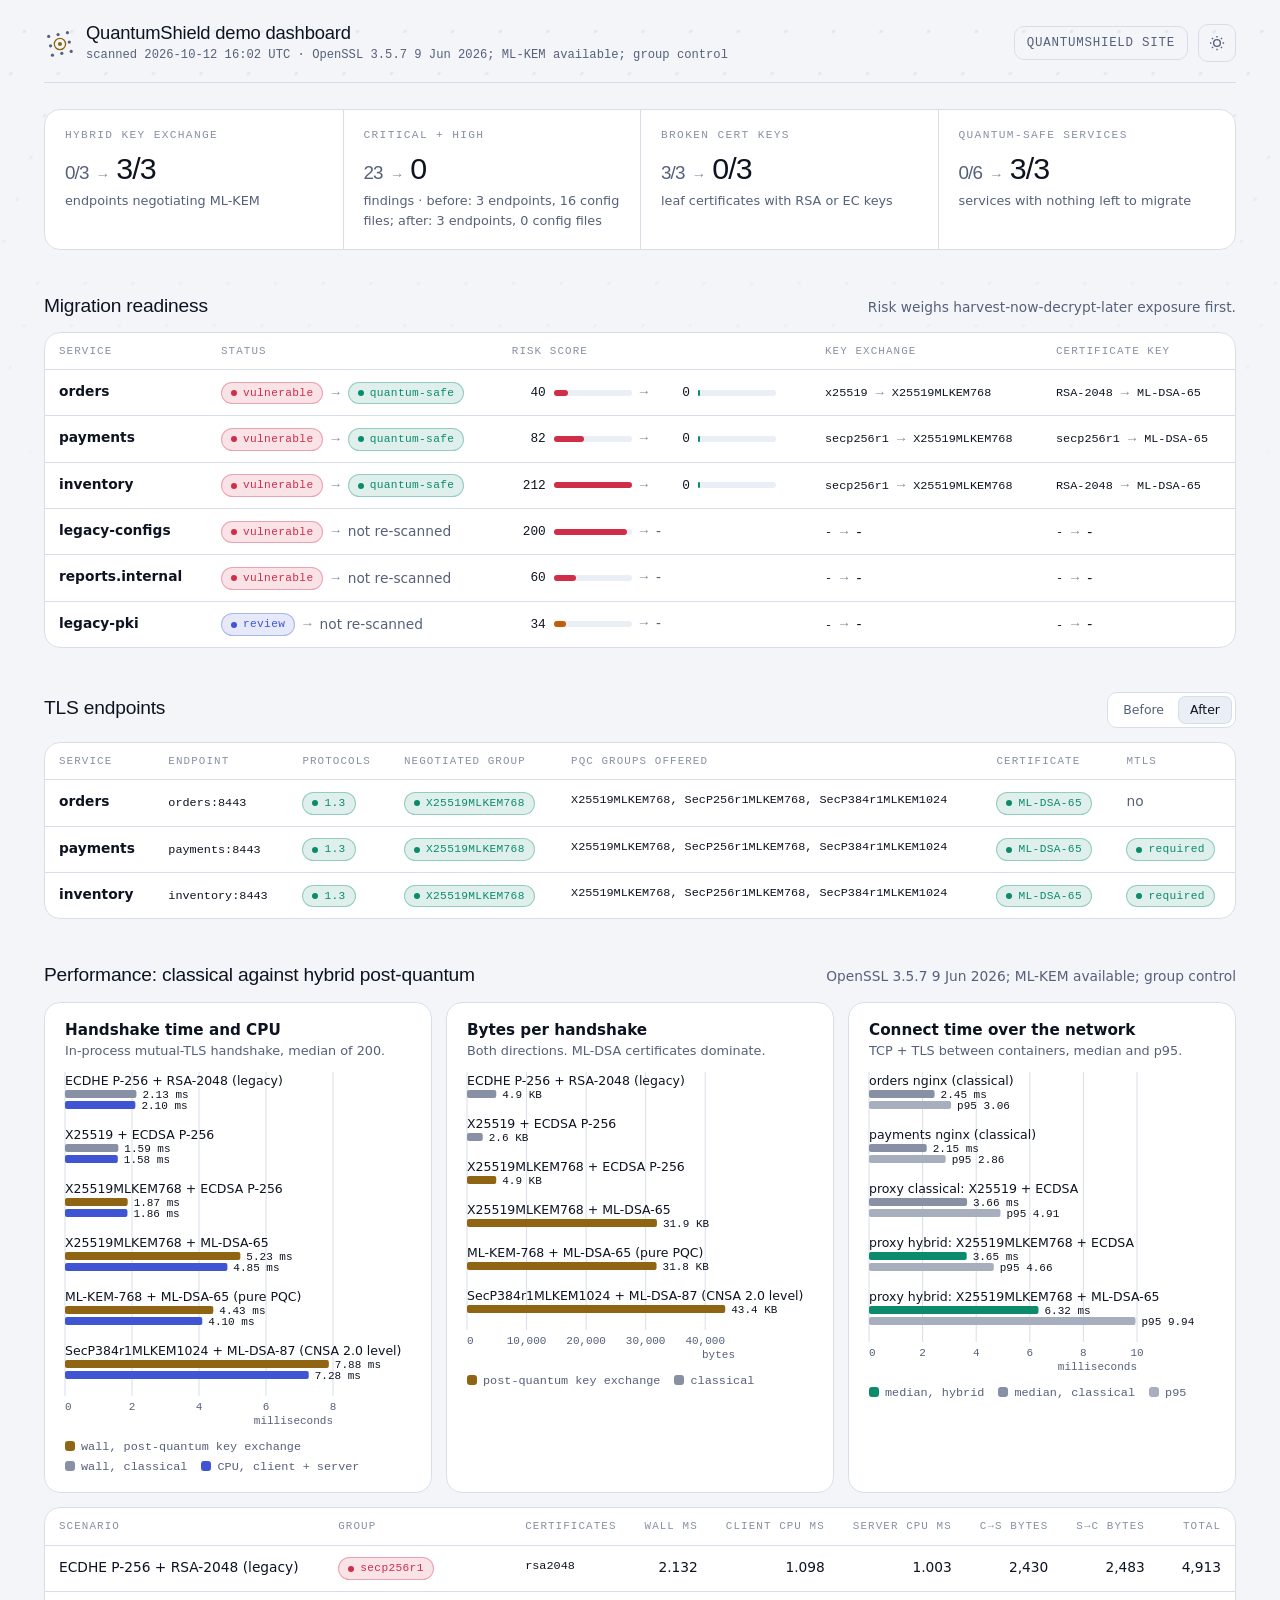
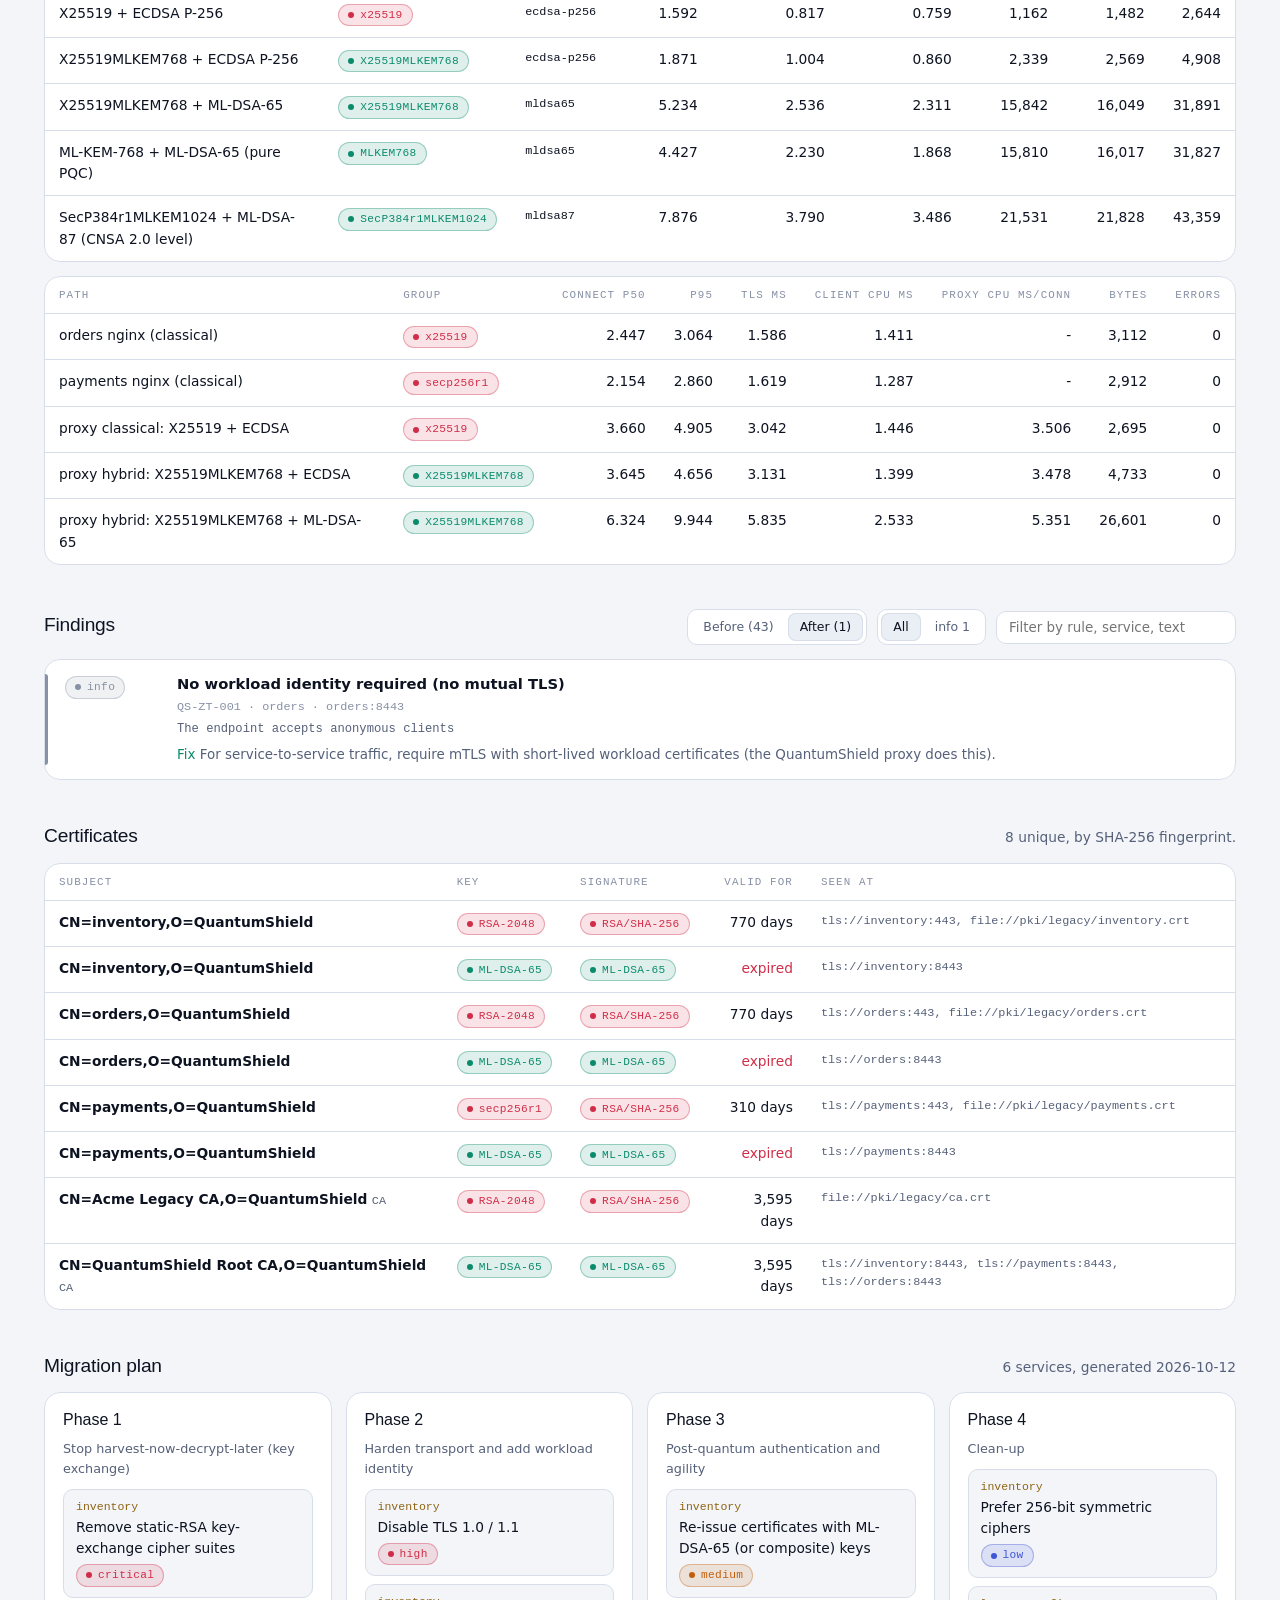
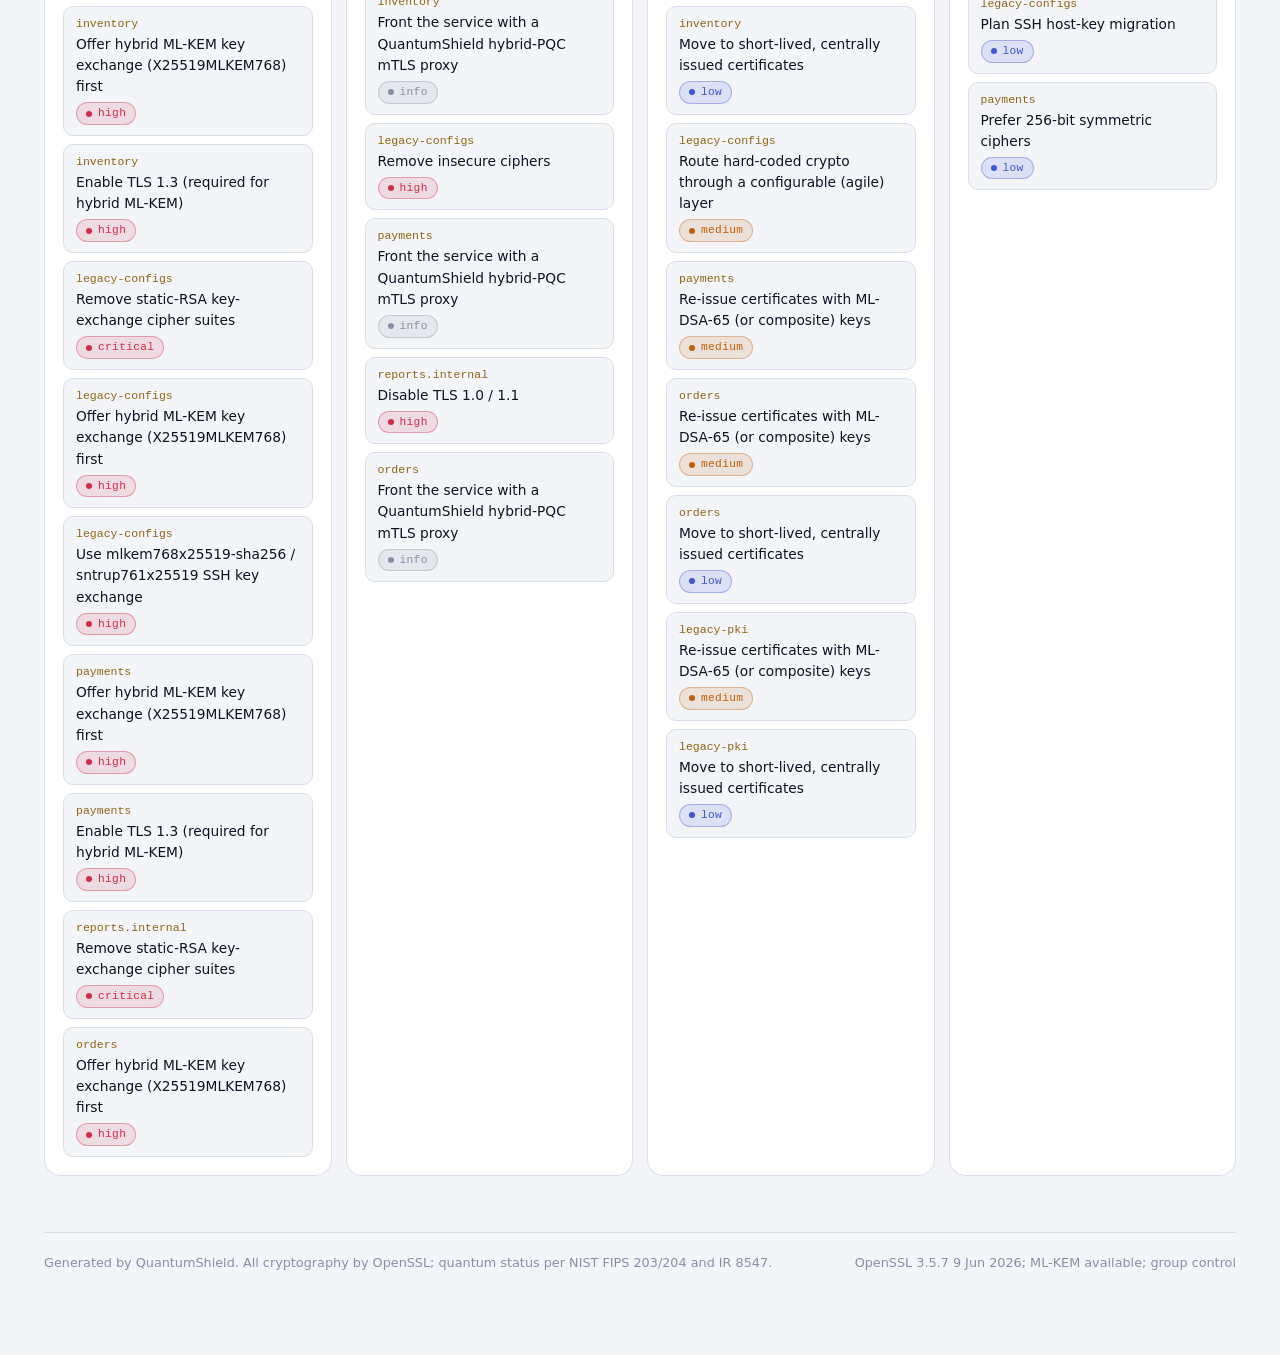
==== web/dashboard.html @ e7e918ce "Harden the proxy and PKI, add the website and redesigned dashboard Proxy configs are validated at st" ====
<!doctype html>
<html lang="en">
<head>
<meta charset="utf-8">
<meta name="viewport" content="width=device-width, initial-scale=1, viewport-fit=cover">
<title>QuantumShield demo dashboard</title>
<link rel="icon" href="/assets/favicon.svg" type="image/svg+xml">
<link rel="stylesheet" href="/assets/tokens.css">
<style>
/* Instrument read-out over a lattice. Colours mirror web/assets/tokens.css. */
:root {
  --bg: #090d16; --bg-2: #0f1522; --bg-3: #161e2f; --line: #222b3e;
  --ink: #e9edf5; --dim: #8c95ab; --faint: #5a6378;
  --gold: #e6c27a; --gold-ink: #1a1408;
  --safe: #5fd8bc; --warn: #ffa04d; --bad: #ff5c72; --info: #92a4ff;
  --display: "Unbounded", "Segoe UI", "Helvetica Neue", Arial, sans-serif;
  --body: "IBM Plex Sans", "Segoe UI", system-ui, -apple-system, Roboto, Arial, sans-serif;
  --mono: "IBM Plex Mono", ui-monospace, "SFMono-Regular", Menlo, Consolas, monospace;
  color-scheme: dark;
}
@media (prefers-color-scheme: light) {
  :root:not([data-theme="dark"]) {
    --bg: #f3f5f9; --bg-2: #ffffff; --bg-3: #eaeef5; --line: #d8dee9;
    --ink: #0d1321; --dim: #556079; --faint: #8790a5; --gold: #8f6413; --gold-ink: #ffffff;
    --safe: #0b8a6c; --warn: #c25e0a; --bad: #d02d48; --info: #3f55d4; color-scheme: light;
  }
}
:root[data-theme="light"] {
  --bg: #f3f5f9; --bg-2: #ffffff; --bg-3: #eaeef5; --line: #d8dee9;
  --ink: #0d1321; --dim: #556079; --faint: #8790a5; --gold: #8f6413; --gold-ink: #ffffff;
  --safe: #0b8a6c; --warn: #c25e0a; --bad: #d02d48; --info: #3f55d4; color-scheme: light;
}
*, *::before, *::after { box-sizing: border-box; }
body { margin: 0; background: var(--bg); color: var(--ink); font: 400 15px/1.55 var(--body); -webkit-font-smoothing: antialiased; }
body::before {   /* faint lattice ground */
  content: ""; position: fixed; inset: 0; pointer-events: none; z-index: 0; opacity: .5;
  background-image: radial-gradient(circle at 1px 1px, color-mix(in srgb, var(--dim) 28%, transparent) 1px, transparent 1.6px);
  background-size: 34px 30px; transform: skewX(-18deg) scale(1.4);
  mask-image: linear-gradient(180deg, #000 0, transparent 520px); -webkit-mask-image: linear-gradient(180deg, #000 0, transparent 520px);
}
main { position: relative; z-index: 1; max-width: 1240px; margin: 0 auto; padding: 0 24px 72px; }
@media (max-width: 560px) { main { padding-inline: 16px; } }
a { color: var(--gold); }
:focus-visible { outline: 2px solid var(--gold); outline-offset: 2px; border-radius: 4px; }
h1, h2, h3 { margin: 0; text-wrap: balance; }
p { margin: 0; }
.mono, code { font-family: var(--mono); font-size: .86em; }

header.bar { display: flex; flex-wrap: wrap; align-items: center; gap: 14px 22px; padding: 22px 0 18px; border-bottom: 1px solid var(--line); }
.mark { display: flex; align-items: center; gap: 12px; }
.mark svg { width: 30px; height: 30px; flex: none; color: var(--dim); }
.mark h1 { font: 500 1.15rem/1.2 var(--display); letter-spacing: -.01em; }
.mark p { font: 400 .76rem/1.4 var(--mono); color: var(--dim); margin-top: 3px; }
.bar .right { margin-left: auto; display: flex; gap: 10px; align-items: center; }
.back { font: 500 .78rem var(--mono); letter-spacing: .06em; text-transform: uppercase; color: var(--dim); text-decoration: none; padding: 9px 12px; border: 1px solid var(--line); border-radius: 10px; }
.back:hover { color: var(--ink); border-color: var(--faint); }
.tbtn { display: inline-grid; place-items: center; width: 38px; height: 38px; border-radius: 10px; border: 1px solid var(--line); background: transparent; color: var(--dim); cursor: pointer; }
.tbtn:hover { color: var(--ink); }
.tbtn svg { width: 18px; height: 18px; }

.readout { display: grid; grid-template-columns: repeat(4, minmax(0, 1fr)); margin-top: 26px; border: 1px solid var(--line); border-radius: 16px; overflow: hidden; background: var(--bg-2); }
.readout > div { padding: 18px 20px; border-left: 1px solid var(--line); min-width: 0; }
.readout > div:first-child { border-left: 0; }
.readout .k { font: 500 .7rem/1.3 var(--mono); letter-spacing: .12em; text-transform: uppercase; color: var(--faint); }
.readout .v { display: flex; align-items: baseline; gap: 10px; margin-top: 10px; font: 500 1.9rem/1 var(--display); letter-spacing: -.03em; font-variant-numeric: tabular-nums; flex-wrap: wrap; }
.readout .v .was { color: var(--dim); font-size: .62em; }
.readout .v .arr { color: var(--faint); font: 400 .9rem var(--mono); }
.readout .s { font-size: .8rem; color: var(--dim); margin-top: 8px; }
@media (max-width: 860px) { .readout { grid-template-columns: repeat(2, minmax(0, 1fr)); } .readout > div:nth-child(3) { border-left: 0; } .readout > div:nth-child(n+3) { border-top: 1px solid var(--line); } }

section { margin-top: 44px; }
.sh { display: flex; flex-wrap: wrap; align-items: baseline; justify-content: space-between; gap: 8px 16px; margin-bottom: 14px; }
.sh h2 { font: 500 1.2rem/1.25 var(--display); letter-spacing: -.01em; }
.sh p { font-size: .86rem; color: var(--dim); }
.card { background: var(--bg-2); border: 1px solid var(--line); border-radius: 16px; }
.scroll { overflow-x: auto; }
table { border-collapse: collapse; width: 100%; font-size: .86rem; }
th, td { text-align: left; padding: 11px 14px; border-bottom: 1px solid var(--line); vertical-align: top; }
th { font: 500 .68rem/1.3 var(--mono); letter-spacing: .1em; text-transform: uppercase; color: var(--faint); white-space: nowrap; }
tbody tr:last-child td { border-bottom: 0; }
tbody tr:hover td { background: color-mix(in srgb, var(--bg-3) 60%, transparent); }
td.n, th.n { text-align: right; font-variant-numeric: tabular-nums; }
td code { color: var(--ink); }
.muted { color: var(--dim); }

.chip { display: inline-flex; align-items: center; gap: 6px; padding: 3px 9px; border-radius: 999px; font: 500 .7rem/1.3 var(--mono); letter-spacing: .03em; white-space: nowrap;
  color: var(--c, var(--dim)); background: color-mix(in srgb, var(--c, var(--dim)) 13%, transparent); border: 1px solid color-mix(in srgb, var(--c, var(--dim)) 35%, transparent); }
.chip::before { content: ""; width: 6px; height: 6px; border-radius: 50%; background: currentColor; }
.c-safe { --c: var(--safe); } .c-warn { --c: var(--warn); } .c-bad { --c: var(--bad); } .c-info { --c: var(--info); } .c-dim { --c: var(--faint); }
.flow { display: inline-flex; align-items: center; gap: 8px; flex-wrap: nowrap; white-space: nowrap; }
.flow .to { color: var(--faint); font-family: var(--mono); }
.risk { display: grid; grid-template-columns: 34px minmax(60px, 1fr); gap: 8px; align-items: center; min-width: 120px; }
.risk span { font: 500 .8rem var(--mono); text-align: right; font-variant-numeric: tabular-nums; }
.risk i { display: block; height: 6px; border-radius: 9px; background: var(--c); }
.risk .track { background: var(--bg-3); border-radius: 9px; }

.seg { display: inline-flex; padding: 3px; border-radius: 10px; background: var(--bg-2); border: 1px solid var(--line); gap: 2px; flex-wrap: wrap; }
.seg button { font: 500 .78rem/1 var(--body); padding: 8px 12px; border-radius: 8px; border: 0; cursor: pointer; background: transparent; color: var(--dim); }
.seg button[aria-pressed="true"] { background: var(--bg-3); color: var(--ink); box-shadow: inset 0 0 0 1px var(--line); }

.charts { display: grid; grid-template-columns: repeat(auto-fit, minmax(min(380px, 100%), 1fr)); gap: 14px; }
.chart { padding: 18px 20px; min-width: 0; }
.chart h3 { font: 600 .95rem var(--body); }
.chart .sub { font-size: .8rem; color: var(--dim); margin: 2px 0 12px; }
.chart svg { width: 100%; height: auto; display: block; overflow: visible; }
.chart svg text { font-family: var(--mono); font-size: 11px; fill: var(--dim); }
.chart svg .lbl { fill: var(--ink); font-family: var(--body); font-size: 12.5px; }
.chart svg .val { fill: var(--ink); }
.chart svg .grid { stroke: var(--line); }
.legend { display: flex; flex-wrap: wrap; gap: 6px 14px; font: 400 .74rem var(--mono); color: var(--dim); margin-top: 10px; }
.legend span::before { content: ""; display: inline-block; width: 10px; height: 10px; border-radius: 3px; margin-right: 6px; vertical-align: -1px; background: var(--c); }

.ftools { display: flex; flex-wrap: wrap; gap: 10px; align-items: center; }
.ftools input { font: 400 .84rem var(--body); color: var(--ink); background: var(--bg-2); border: 1px solid var(--line); border-radius: 10px; padding: 8px 12px; min-width: 0; width: 240px; max-width: 100%; }
.flist { display: grid; gap: 8px; }
.f { position: relative; display: grid; grid-template-columns: 96px minmax(0, 1fr); gap: 6px 16px; padding: 14px 16px 14px 20px; }
.f::before { content: ""; position: absolute; left: 0; top: 14px; bottom: 14px; width: 3px; border-radius: 0 3px 3px 0; background: var(--c); }
.f h3 { font: 600 .92rem/1.35 var(--body); }
.f .meta { font: 400 .74rem var(--mono); color: var(--faint); overflow-wrap: anywhere; }
.f .ev { font: 400 .76rem/1.5 var(--mono); color: var(--dim); overflow-wrap: anywhere; }
.f .fix { font-size: .84rem; color: var(--dim); }
.f .fix b { color: var(--safe); font-weight: 500; }
.f > :not(:first-child) { grid-column: 2; }
.f > :first-child { grid-row: 1 / span 4; }
@media (max-width: 640px) { .f { grid-template-columns: minmax(0, 1fr); } .f > :not(:first-child), .f > :first-child { grid-column: 1; grid-row: auto; } }
.more { margin-top: 10px; }

.phases { display: grid; grid-template-columns: repeat(auto-fit, minmax(min(250px, 100%), 1fr)); gap: 14px; }
.phase { padding: 18px; display: grid; gap: 10px; align-content: start; }
.phase h3 { font: 500 1rem var(--display); }
.phase .why { font-size: .8rem; color: var(--dim); }
.phase ul { list-style: none; margin: 0; padding: 0; display: grid; gap: 8px; }
.phase li { display: grid; gap: 4px; padding: 10px 12px; border-radius: 10px; background: var(--bg); border: 1px solid var(--line); font-size: .86rem; }
.phase li .svc { font: 500 .72rem var(--mono); color: var(--gold); }
.empty { color: var(--dim); font-size: .9rem; padding: 18px; border: 1px dashed var(--line); border-radius: 12px; }
footer { margin-top: 56px; padding-top: 20px; border-top: 1px solid var(--line); font-size: .8rem; color: var(--faint); display: flex; flex-wrap: wrap; gap: 8px 24px; justify-content: space-between; }
@media (prefers-reduced-motion: reduce) { * { transition: none !important; animation: none !important; } }
</style>
</head>
<body>
<main>
  <header class="bar">
    <div class="mark">
      <svg viewBox="0 0 32 32" aria-hidden="true">
        <g fill="currentColor"><circle cx="5" cy="9" r="1.7"/><circle cx="15" cy="7" r="1.7"/><circle cx="25" cy="5" r="1.7"/><circle cx="7" cy="19" r="1.7"/><circle cx="27" cy="15" r="1.7"/><circle cx="9" cy="29" r="1.7"/><circle cx="19" cy="27" r="1.7"/><circle cx="29" cy="25" r="1.7"/></g>
        <circle cx="17" cy="17" r="2.2" fill="var(--gold)"/><circle cx="17" cy="17" r="6" fill="none" stroke="var(--gold)" stroke-width="1.4"/>
      </svg>
      <div><h1>QuantumShield demo dashboard</h1><p id="meta"></p></div>
    </div>
    <div class="right">
      <a class="back" href="/">QuantumShield site</a>
      <button class="tbtn" id="theme" type="button" aria-label="Switch colour theme">
        <svg viewBox="0 0 24 24" fill="none" stroke="currentColor" stroke-width="1.8" aria-hidden="true"><circle cx="12" cy="12" r="4.5"/><path d="M12 2.5v2M12 19.5v2M2.5 12h2M19.5 12h2M5.3 5.3l1.4 1.4M17.3 17.3l1.4 1.4M5.3 18.7l1.4-1.4M17.3 6.7l1.4-1.4"/></svg>
      </button>
    </div>
  </header>

  <div class="readout" id="readout"></div>
  <section id="readiness"></section>
  <section id="endpoints"></section>
  <section id="bench"></section>
  <section id="findings"></section>
  <section id="certs"></section>
  <section id="plan"></section>
  <footer><span>Generated by QuantumShield. All cryptography by OpenSSL; quantum status per NIST FIPS 203/204 and IR 8547.</span><span id="foot"></span></footer>
</main>
<script>
(function () {
"use strict";
const D = {"before": {"generated_at": "2026-10-12T16:02:13+00:00", "tls_library": "OpenSSL 3.5.7 9 Jun 2026; ML-KEM available; group control", "services": [{"service": "inventory", "endpoints": ["inventory:443"], "kex": ["secp256r1"], "cert_keys": ["RSA-2048"], "findings": {"critical": 2, "high": 6, "medium": 1, "low": 2, "info": 1}, "score": 212, "hndl": true, "status": "vulnerable", "needs_migration": true}, {"service": "legacy-configs", "endpoints": [], "kex": [], "cert_keys": [], "findings": {"critical": 2, "high": 5, "medium": 2, "low": 2}, "score": 200, "hndl": true, "status": "vulnerable", "needs_migration": true}, {"service": "payments", "endpoints": ["payments:443"], "kex": ["secp256r1"], "cert_keys": ["secp256r1"], "findings": {"high": 4, "low": 1, "info": 1}, "score": 82, "hndl": true, "status": "vulnerable", "needs_migration": true}, {"service": "reports.internal", "endpoints": [], "kex": [], "cert_keys": [], "findings": {"critical": 1, "high": 1, "info": 1}, "score": 60, "hndl": true, "status": "vulnerable", "needs_migration": true}, {"service": "orders", "endpoints": ["orders:443"], "kex": ["x25519"], "cert_keys": ["RSA-2048"], "findings": {"high": 2, "info": 1}, "score": 40, "hndl": true, "status": "vulnerable", "needs_migration": true}, {"service": "legacy-pki", "endpoints": [], "kex": [], "cert_keys": [], "findings": {"medium": 3, "low": 5}, "score": 34, "hndl": false, "status": "review", "needs_migration": true}], "endpoints": [{"target": "orders:443", "name": "orders", "reachable": true, "error": null, "protocols": {"TLSv1.0": false, "TLSv1.1": false, "TLSv1.2": true, "TLSv1.3": true}, "negotiated_version": "TLSv1.3", "negotiated_cipher": "TLS_AES_256_GCM_SHA384", "negotiated_group": "x25519", "negotiated_sigalg": "rsa_pss_rsae_sha256", "handshake_ms": 3.21, "groups_supported": ["X25519", "secp256r1"], "groups_probed": true, "tls12_ciphers": ["ECDHE-RSA-AES128-GCM-SHA256", "ECDHE-RSA-AES256-GCM-SHA384"], "certificate_chain": ["5d3a1bf4064a786b4f52a6d9cf76d5b58a40fafe38d882b3b1b58d1792ec55b2"], "peer_requires_client_cert": false, "pqc_groups": [], "group_status": "quantum-broken"}, {"target": "payments:443", "name": "payments", "reachable": true, "error": null, "protocols": {"TLSv1.0": false, "TLSv1.1": false, "TLSv1.2": true, "TLSv1.3": false}, "negotiated_version": "TLSv1.2", "negotiated_cipher": "ECDHE-ECDSA-AES128-GCM-SHA256", "negotiated_group": "secp256r1", "negotiated_sigalg": "ecdsa_secp256r1_sha256", "handshake_ms": 5.9, "groups_supported": [], "groups_probed": false, "tls12_ciphers": ["ECDHE-ECDSA-AES128-GCM-SHA256", "ECDHE-ECDSA-AES256-SHA"], "certificate_chain": ["db8ce0cf4f4c293bffb0e591e37b2d0c921a149437393e230c56ea71b999026d"], "peer_requires_client_cert": false, "pqc_groups": [], "group_status": "quantum-broken"}, {"target": "inventory:443", "name": "inventory", "reachable": true, "error": null, "protocols": {"TLSv1.0": true, "TLSv1.1": true, "TLSv1.2": true, "TLSv1.3": false}, "negotiated_version": "TLSv1.2", "negotiated_cipher": "ECDHE-RSA-AES128-GCM-SHA256", "negotiated_group": "secp256r1", "negotiated_sigalg": "rsa_pss_rsae_sha256", "handshake_ms": 5.73, "groups_supported": [], "groups_probed": false, "tls12_ciphers": ["ECDHE-RSA-AES128-GCM-SHA256", "AES128-GCM-SHA256", "AES256-SHA"], "certificate_chain": ["31e523e607ed6c610e7379e4ea7556d5541c85c623ccfa27ab46d81909b1aef9"], "peer_requires_client_cert": false, "pqc_groups": [], "group_status": "quantum-broken"}], "certificates": [{"fingerprint_sha256": "5d3a1bf4064a786b4f52a6d9cf76d5b58a40fafe38d882b3b1b58d1792ec55b2", "subject": "CN=orders,O=QuantumShield", "issuer": "CN=Acme Legacy CA,O=QuantumShield", "serial": "1c8387192cdfd4e5f8656c316a9099164a146932", "not_before": "2026-10-12T16:02:00+00:00", "not_after": "2029-01-14T16:02:00+00:00", "public_key_algorithm": "RSA", "public_key_size": 2048, "public_key_detail": "RSA-2048", "signature_algorithm": "RSA", "signature_hash": "SHA-256", "subject_alt_names": ["DNS:orders", "DNS:localhost", "URI:spiffe://quantumshield.local/orders", "IP:127.0.0.1"], "self_signed": false, "is_ca": false, "sources": ["tls://orders:443", "file://pki/legacy/orders.crt"], "key_status": "quantum-broken", "sig_status": "quantum-broken"}, {"fingerprint_sha256": "db8ce0cf4f4c293bffb0e591e37b2d0c921a149437393e230c56ea71b999026d", "subject": "CN=payments,O=QuantumShield", "issuer": "CN=Acme Legacy CA,O=QuantumShield", "serial": "1c8387192cdfd4e5f8656c316a9099164a146933", "not_before": "2026-10-12T16:02:01+00:00", "not_after": "2027-10-12T16:02:01+00:00", "public_key_algorithm": "ECDSA", "public_key_size": 256, "public_key_detail": "secp256r1", "signature_algorithm": "RSA", "signature_hash": "SHA-256", "subject_alt_names": ["DNS:payments", "DNS:localhost", "URI:spiffe://quantumshield.local/payments", "IP:127.0.0.1"], "self_signed": false, "is_ca": false, "sources": ["tls://payments:443", "file://pki/legacy/payments.crt"], "key_status": "quantum-broken", "sig_status": "quantum-broken"}, {"fingerprint_sha256": "31e523e607ed6c610e7379e4ea7556d5541c85c623ccfa27ab46d81909b1aef9", "subject": "CN=inventory,O=QuantumShield", "issuer": "CN=Acme Legacy CA,O=QuantumShield", "serial": "1c8387192cdfd4e5f8656c316a9099164a146934", "not_before": "2026-10-12T16:02:02+00:00", "not_after": "2029-01-14T16:02:02+00:00", "public_key_algorithm": "RSA", "public_key_size": 2048, "public_key_detail": "RSA-2048", "signature_algorithm": "RSA", "signature_hash": "SHA-256", "subject_alt_names": ["DNS:inventory", "DNS:localhost", "URI:spiffe://quantumshield.local/inventory", "IP:127.0.0.1"], "self_signed": false, "is_ca": false, "sources": ["tls://inventory:443", "file://pki/legacy/inventory.crt"], "key_status": "quantum-broken", "sig_status": "quantum-broken"}, {"fingerprint_sha256": "a6e27d189bdb99166f10cd10ad982c338f130ec8026765e3708547b91bd1482b", "subject": "CN=Acme Legacy CA,O=QuantumShield", "issuer": "CN=Acme Legacy CA,O=QuantumShield", "serial": "12cf715578b99e0aa55d9196abc507e031534023", "not_before": "2026-10-12T16:01:59+00:00", "not_after": "2036-10-09T16:01:59+00:00", "public_key_algorithm": "RSA", "public_key_size": 2048, "public_key_detail": "RSA-2048", "signature_algorithm": "RSA", "signature_hash": "SHA-256", "subject_alt_names": [], "self_signed": true, "is_ca": true, "sources": ["file://pki/legacy/ca.crt"], "key_status": "quantum-broken", "sig_status": "quantum-broken"}], "configs": [{"path": "services/orders/nginx.conf", "kind": "nginx", "service": "orders", "items": 4}, {"path": "services/payments/nginx.conf", "kind": "nginx", "service": "payments", "items": 4}, {"path": "services/inventory/nginx.conf", "kind": "nginx", "service": "inventory", "items": 4}, {"path": "legacy-configs/apache-ssl.conf", "kind": "apache", "service": "reports.internal", "items": 3}, {"path": "legacy-configs/billing_client.py", "kind": "source", "service": "legacy-configs", "items": 2}, {"path": "legacy-configs/haproxy.cfg", "kind": "haproxy", "service": "legacy-configs", "items": 4}, {"path": "legacy-configs/openssl.cnf", "kind": "openssl", "service": "legacy-configs", "items": 3}, {"path": "legacy-configs/sshd_config", "kind": "sshd", "service": "legacy-configs", "items": 5}, {"path": "pki/legacy/ca.crt", "kind": "pem", "service": "legacy-pki", "items": 0}, {"path": "pki/legacy/ca.key", "kind": "pem", "service": "legacy-pki", "items": 1}, {"path": "pki/legacy/inventory.crt", "kind": "pem", "service": "legacy-pki", "items": 0}, {"path": "pki/legacy/inventory.key", "kind": "pem", "service": "legacy-pki", "items": 1}, {"path": "pki/legacy/orders.crt", "kind": "pem", "service": "legacy-pki", "items": 0}, {"path": "pki/legacy/orders.key", "kind": "pem", "service": "legacy-pki", "items": 1}, {"path": "pki/legacy/payments.crt", "kind": "pem", "service": "legacy-pki", "items": 0}, {"path": "pki/legacy/payments.key", "kind": "pem", "service": "legacy-pki", "items": 1}], "findings": [{"rule_id": "QS-CFG-CIPH-003", "title": "Static RSA key-exchange suites allowed", "severity": "critical", "asset": "services/inventory/nginx.conf:14", "service": "inventory", "evidence": "ssl_ciphers AES128-GCM-SHA256:AES256-SHA:ECDHE-RSA-AES128-GCM-SHA256:DES-CBC3-SHA:@SECLEVEL=0", "recommendation": "Restrict to ECDHE suites, e.g. ECDHE+AESGCM:ECDHE+CHACHA20.", "hndl": true, "migration": "remove-rsa-kex"}, {"rule_id": "QS-TLS-KEX-003", "title": "Static RSA key exchange accepted (no forward secrecy)", "severity": "critical", "asset": "inventory:443", "service": "inventory", "evidence": "Accepts AES128-GCM-SHA256, AES256-SHA", "recommendation": "Remove kRSA suites. Anyone who records traffic and later obtains or breaks the RSA key decrypts every session.", "hndl": true, "migration": "remove-rsa-kex"}, {"rule_id": "QS-CFG-CIPH-003", "title": "Static RSA key-exchange suites allowed", "severity": "critical", "asset": "legacy-configs/haproxy.cfg:2", "service": "legacy-configs", "evidence": "ssl-default-bind-ciphers ECDHE-RSA-AES128-GCM-SHA256:AES256-SHA256", "recommendation": "Restrict to ECDHE suites, e.g. ECDHE+AESGCM:ECDHE+CHACHA20.", "hndl": true, "migration": "remove-rsa-kex"}, {"rule_id": "QS-CFG-CIPH-003", "title": "Static RSA key-exchange suites allowed", "severity": "critical", "asset": "legacy-configs/openssl.cnf:11", "service": "legacy-configs", "evidence": "CipherString DEFAULT:@SECLEVEL=2", "recommendation": "Restrict to ECDHE suites, e.g. ECDHE+AESGCM:ECDHE+CHACHA20.", "hndl": true, "migration": "remove-rsa-kex"}, {"rule_id": "QS-CFG-CIPH-003", "title": "Static RSA key-exchange suites allowed", "severity": "critical", "asset": "legacy-configs/apache-ssl.conf:5", "service": "reports.internal", "evidence": "SSLCipherSuite HIGH:!aNULL:!MD5", "recommendation": "Restrict to ECDHE suites, e.g. ECDHE+AESGCM:ECDHE+CHACHA20.", "hndl": true, "migration": "remove-rsa-kex"}, {"rule_id": "QS-CFG-KEX-001", "title": "Only classical key-exchange groups configured", "severity": "high", "asset": "services/inventory/nginx.conf:13", "service": "inventory", "evidence": "ssl_ecdh_curve prime256v1:secp384r1", "recommendation": "Add X25519MLKEM768 first, keeping X25519 for older clients.", "hndl": true, "migration": "set-hybrid-groups"}, {"rule_id": "QS-CFG-PROTO-001", "title": "TLS 1.3 not enabled", "severity": "high", "asset": "services/inventory/nginx.conf:12", "service": "inventory", "evidence": "ssl_protocols TLSv1 TLSv1.1 TLSv1.2", "recommendation": "Enable TLSv1.3; hybrid ML-KEM requires it.", "hndl": true, "migration": "enable-tls13"}, {"rule_id": "QS-CFG-PROTO-002", "title": "Legacy TLS versions enabled", "severity": "high", "asset": "services/inventory/nginx.conf:12", "service": "inventory", "evidence": "ssl_protocols TLSv1 TLSv1.1 TLSv1.2", "recommendation": "Allow only TLS 1.2 and 1.3.", "hndl": false, "migration": "disable-legacy-tls"}, {"rule_id": "QS-TLS-KEX-001", "title": "Key exchange is not quantum-safe (harvest-now-decrypt-later)", "severity": "high", "asset": "inventory:443", "service": "inventory", "evidence": "Negotiated secp256r1; no hybrid ML-KEM group accepted", "recommendation": "Enable X25519MLKEM768 (OpenSSL 3.5+, BoringSSL, Go 1.24+) or front the service with the QuantumShield hybrid proxy.", "hndl": true, "migration": "set-hybrid-groups"}, {"rule_id": "QS-TLS-PROTO-001", "title": "TLS 1.3 not supported", "severity": "high", "asset": "inventory:443", "service": "inventory", "evidence": "Highest protocol: TLSv1.2", "recommendation": "Hybrid ML-KEM key exchange is only defined for TLS 1.3. Upgrade the TLS stack or deploy the QuantumShield proxy.", "hndl": true, "migration": "enable-tls13"}, {"rule_id": "QS-TLS-PROTO-002", "title": "Legacy TLS versions accepted", "severity": "high", "asset": "inventory:443", "service": "inventory", "evidence": "TLSv1.0, TLSv1.1", "recommendation": "Disable TLS 1.0 and 1.1.", "hndl": false, "migration": "disable-legacy-tls"}, {"rule_id": "QS-CFG-KEX-001", "title": "Only classical key-exchange groups configured", "severity": "high", "asset": "legacy-configs/haproxy.cfg:6", "service": "legacy-configs", "evidence": "curves P-256:X25519", "recommendation": "Add X25519MLKEM768 first, keeping X25519 for older clients.", "hndl": true, "migration": "set-hybrid-groups"}, {"rule_id": "QS-CFG-KEX-001", "title": "Only classical key-exchange groups configured", "severity": "high", "asset": "legacy-configs/openssl.cnf:12", "service": "legacy-configs", "evidence": "Groups X25519:secp256r1:secp384r1", "recommendation": "Add X25519MLKEM768 first, keeping X25519 for older clients.", "hndl": true, "migration": "set-hybrid-groups"}, {"rule_id": "QS-SSH-CIPH-001", "title": "SSH allows insecure ciphers", "severity": "high", "asset": "legacy-configs/sshd_config:6", "service": "legacy-configs", "evidence": "Ciphers aes128-ctr,aes256-gcm@openssh.com,3des-cbc", "recommendation": "Use chacha20-poly1305 and aes256-gcm.", "hndl": false, "migration": "remove-weak-ciphers"}, {"rule_id": "QS-SSH-KEX-001", "title": "SSH key exchange is not quantum-safe", "severity": "high", "asset": "legacy-configs/sshd_config:5", "service": "legacy-configs", "evidence": "KexAlgorithms curve25519-sha256,ecdh-sha2-nistp256,diffie-hellman-group14-sha1", "recommendation": "Put mlkem768x25519-sha256 (OpenSSH 9.9+) and sntrup761x25519-sha512 first.", "hndl": true, "migration": "ssh-hybrid-kex"}, {"rule_id": "QS-SSH-KEX-002", "title": "SSH allows broken key exchange", "severity": "high", "asset": "legacy-configs/sshd_config:5", "service": "legacy-configs", "evidence": "KexAlgorithms curve25519-sha256,ecdh-sha2-nistp256,diffie-hellman-group14-sha1", "recommendation": "Remove SHA-1 / 1024-bit Diffie-Hellman groups.", "hndl": false, "migration": "ssh-hybrid-kex"}, {"rule_id": "QS-CFG-KEX-001", "title": "Only classical key-exchange groups configured", "severity": "high", "asset": "services/orders/nginx.conf:13", "service": "orders", "evidence": "ssl_ecdh_curve X25519:prime256v1", "recommendation": "Add X25519MLKEM768 first, keeping X25519 for older clients.", "hndl": true, "migration": "set-hybrid-groups"}, {"rule_id": "QS-TLS-KEX-001", "title": "Key exchange is not quantum-safe (harvest-now-decrypt-later)", "severity": "high", "asset": "orders:443", "service": "orders", "evidence": "Negotiated x25519; no hybrid ML-KEM group accepted", "recommendation": "Enable X25519MLKEM768 (OpenSSL 3.5+, BoringSSL, Go 1.24+) or front the service with the QuantumShield hybrid proxy.", "hndl": true, "migration": "set-hybrid-groups"}, {"rule_id": "QS-CFG-KEX-001", "title": "Only classical key-exchange groups configured", "severity": "high", "asset": "services/payments/nginx.conf:13", "service": "payments", "evidence": "ssl_ecdh_curve prime256v1", "recommendation": "Add X25519MLKEM768 first, keeping X25519 for older clients.", "hndl": true, "migration": "set-hybrid-groups"}, {"rule_id": "QS-CFG-PROTO-001", "title": "TLS 1.3 not enabled", "severity": "high", "asset": "services/payments/nginx.conf:12", "service": "payments", "evidence": "ssl_protocols TLSv1.2", "recommendation": "Enable TLSv1.3; hybrid ML-KEM requires it.", "hndl": true, "migration": "enable-tls13"}, {"rule_id": "QS-TLS-KEX-001", "title": "Key exchange is not quantum-safe (harvest-now-decrypt-later)", "severity": "high", "asset": "payments:443", "service": "payments", "evidence": "Negotiated secp256r1; no hybrid ML-KEM group accepted", "recommendation": "Enable X25519MLKEM768 (OpenSSL 3.5+, BoringSSL, Go 1.24+) or front the service with the QuantumShield hybrid proxy.", "hndl": true, "migration": "set-hybrid-groups"}, {"rule_id": "QS-TLS-PROTO-001", "title": "TLS 1.3 not supported", "severity": "high", "asset": "payments:443", "service": "payments", "evidence": "Highest protocol: TLSv1.2", "recommendation": "Hybrid ML-KEM key exchange is only defined for TLS 1.3. Upgrade the TLS stack or deploy the QuantumShield proxy.", "hndl": true, "migration": "enable-tls13"}, {"rule_id": "QS-CFG-PROTO-002", "title": "Legacy TLS versions enabled", "severity": "high", "asset": "legacy-configs/apache-ssl.conf:4", "service": "reports.internal", "evidence": "SSLProtocol all -SSLv3", "recommendation": "Allow only TLS 1.2 and 1.3.", "hndl": false, "migration": "disable-legacy-tls"}, {"rule_id": "QS-CERT-SIG-001", "title": "Certificate key is quantum-vulnerable", "severity": "medium", "asset": "cert:31e523e607ed6c61 (CN=inventory,O=QuantumShield)", "service": "inventory, legacy-pki", "evidence": "RSA-2048 public key, signed with RSA/SHA-256", "recommendation": "Plan re-issuance with ML-DSA-65 (or a composite ML-DSA + ECDSA certificate). Authentication is not exposed to harvest-now-decrypt-later, so this follows key exchange in priority.", "hndl": false, "migration": "reissue-mldsa"}, {"rule_id": "QS-CODE-001", "title": "Hard-coded quantum-vulnerable algorithm in source", "severity": "medium", "asset": "legacy-configs/billing_client.py:8", "service": "legacy-configs", "evidence": "code return rsa.generate_private_key(public_exponent=65537, key_size=2048)", "recommendation": "Route RSA through a crypto-agility layer (config-selected algorithm) so it can be swapped for ML-KEM / ML-DSA.", "hndl": false, "migration": "refactor-code"}, {"rule_id": "QS-CODE-002", "title": "Broken hash function used in source", "severity": "medium", "asset": "legacy-configs/billing_client.py:12", "service": "legacy-configs", "evidence": "code return hashlib.md5(data).hexdigest()", "recommendation": "Use SHA-256 or stronger (fine for non-security checksums, but verify).", "hndl": false, "migration": "refactor-code"}, {"rule_id": "QS-CERT-SIG-001", "title": "Certificate key is quantum-vulnerable", "severity": "medium", "asset": "cert:a6e27d189bdb9916 (CN=Acme Legacy CA,O=QuantumShield)", "service": "legacy-pki", "evidence": "RSA-2048 public key, signed with RSA/SHA-256", "recommendation": "Plan re-issuance with ML-DSA-65 (or a composite ML-DSA + ECDSA certificate). Authentication is not exposed to harvest-now-decrypt-later, so this follows key exchange in priority.", "hndl": false, "migration": "reissue-mldsa"}, {"rule_id": "QS-CERT-SIG-001", "title": "Certificate key is quantum-vulnerable", "severity": "medium", "asset": "cert:5d3a1bf4064a786b (CN=orders,O=QuantumShield)", "service": "legacy-pki, orders", "evidence": "RSA-2048 public key, signed with RSA/SHA-256", "recommendation": "Plan re-issuance with ML-DSA-65 (or a composite ML-DSA + ECDSA certificate). Authentication is not exposed to harvest-now-decrypt-later, so this follows key exchange in priority.", "hndl": false, "migration": "reissue-mldsa"}, {"rule_id": "QS-CERT-SIG-001", "title": "Certificate key is quantum-vulnerable", "severity": "medium", "asset": "cert:db8ce0cf4f4c293b (CN=payments,O=QuantumShield)", "service": "legacy-pki, payments", "evidence": "secp256r1 public key, signed with RSA/SHA-256", "recommendation": "Plan re-issuance with ML-DSA-65 (or a composite ML-DSA + ECDSA certificate). Authentication is not exposed to harvest-now-decrypt-later, so this follows key exchange in priority.", "hndl": false, "migration": "reissue-mldsa"}, {"rule_id": "QS-TLS-CIPH-002", "title": "128-bit symmetric cipher preferred", "severity": "low", "asset": "inventory:443", "service": "inventory", "evidence": "Negotiated ECDHE-RSA-AES128-GCM-SHA256 (Grover's algorithm halves its strength)", "recommendation": "Prefer AES-256-GCM or ChaCha20-Poly1305 for long-lived secrets.", "hndl": false, "migration": "prefer-aes256"}, {"rule_id": "QS-CERT-ROT-001", "title": "Long-lived certificate", "severity": "low", "asset": "cert:31e523e607ed6c61 (CN=inventory,O=QuantumShield)", "service": "inventory, legacy-pki", "evidence": "Valid for 825 days", "recommendation": "Use short-lived workload certificates so rotation and algorithm changes are routine.", "hndl": false, "migration": "rotate-cert"}, {"rule_id": "QS-SSH-HK-001", "title": "SSH host key is quantum-vulnerable", "severity": "low", "asset": "legacy-configs/sshd_config:3", "service": "legacy-configs", "evidence": "HostKey /etc/ssh/ssh_host_rsa_key", "recommendation": "Track OpenSSH's ML-DSA host-key support; keep keys rotatable.", "hndl": false, "migration": "ssh-hostkey"}, {"rule_id": "QS-SSH-HK-001", "title": "SSH host key is quantum-vulnerable", "severity": "low", "asset": "legacy-configs/sshd_config:4", "service": "legacy-configs", "evidence": "HostKey /etc/ssh/ssh_host_ecdsa_key", "recommendation": "Track OpenSSH's ML-DSA host-key support; keep keys rotatable.", "hndl": false, "migration": "ssh-hostkey"}, {"rule_id": "QS-KEY-001", "title": "Quantum-vulnerable private key on disk", "severity": "low", "asset": "pki/legacy/ca.key:1", "service": "legacy-pki", "evidence": "private-key RSA-2048", "recommendation": "Replace with ML-DSA keys when the certificate is re-issued; keep keys out of source trees.", "hndl": false, "migration": "reissue-mldsa"}, {"rule_id": "QS-KEY-001", "title": "Quantum-vulnerable private key on disk", "severity": "low", "asset": "pki/legacy/inventory.key:1", "service": "legacy-pki", "evidence": "private-key RSA-2048", "recommendation": "Replace with ML-DSA keys when the certificate is re-issued; keep keys out of source trees.", "hndl": false, "migration": "reissue-mldsa"}, {"rule_id": "QS-KEY-001", "title": "Quantum-vulnerable private key on disk", "severity": "low", "asset": "pki/legacy/orders.key:1", "service": "legacy-pki", "evidence": "private-key RSA-2048", "recommendation": "Replace with ML-DSA keys when the certificate is re-issued; keep keys out of source trees.", "hndl": false, "migration": "reissue-mldsa"}, {"rule_id": "QS-KEY-001", "title": "Quantum-vulnerable private key on disk", "severity": "low", "asset": "pki/legacy/payments.key:1", "service": "legacy-pki", "evidence": "private-key ECDSA", "recommendation": "Replace with ML-DSA keys when the certificate is re-issued; keep keys out of source trees.", "hndl": false, "migration": "reissue-mldsa"}, {"rule_id": "QS-CERT-ROT-001", "title": "Long-lived certificate", "severity": "low", "asset": "cert:5d3a1bf4064a786b (CN=orders,O=QuantumShield)", "service": "legacy-pki, orders", "evidence": "Valid for 825 days", "recommendation": "Use short-lived workload certificates so rotation and algorithm changes are routine.", "hndl": false, "migration": "rotate-cert"}, {"rule_id": "QS-TLS-CIPH-002", "title": "128-bit symmetric cipher preferred", "severity": "low", "asset": "payments:443", "service": "payments", "evidence": "Negotiated ECDHE-ECDSA-AES128-GCM-SHA256 (Grover's algorithm halves its strength)", "recommendation": "Prefer AES-256-GCM or ChaCha20-Poly1305 for long-lived secrets.", "hndl": false, "migration": "prefer-aes256"}, {"rule_id": "QS-ZT-001", "title": "No workload identity required (no mutual TLS)", "severity": "info", "asset": "inventory:443", "service": "inventory", "evidence": "The endpoint accepts anonymous clients", "recommendation": "For service-to-service traffic, require mTLS with short-lived workload certificates (the QuantumShield proxy does this).", "hndl": false, "migration": "deploy-pqc-proxy"}, {"rule_id": "QS-ZT-001", "title": "No workload identity required (no mutual TLS)", "severity": "info", "asset": "orders:443", "service": "orders", "evidence": "The endpoint accepts anonymous clients", "recommendation": "For service-to-service traffic, require mTLS with short-lived workload certificates (the QuantumShield proxy does this).", "hndl": false, "migration": "deploy-pqc-proxy"}, {"rule_id": "QS-ZT-001", "title": "No workload identity required (no mutual TLS)", "severity": "info", "asset": "payments:443", "service": "payments", "evidence": "The endpoint accepts anonymous clients", "recommendation": "For service-to-service traffic, require mTLS with short-lived workload certificates (the QuantumShield proxy does this).", "hndl": false, "migration": "deploy-pqc-proxy"}, {"rule_id": "QS-CFG-KEX-000", "title": "Key-exchange groups left to library defaults", "severity": "info", "asset": "legacy-configs/apache-ssl.conf", "service": "reports.internal", "evidence": "No ssl_ecdh_curve / Groups directive", "recommendation": "Defaults are hybrid only with OpenSSL 3.5+. Pin X25519MLKEM768:X25519 explicitly.", "hndl": false, "migration": "set-hybrid-groups"}]}, "after": {"generated_at": "2026-10-12T16:02:52+00:00", "tls_library": "OpenSSL 3.5.7 9 Jun 2026; ML-KEM available; group control", "services": [{"service": "orders", "endpoints": ["orders:8443"], "kex": ["X25519MLKEM768"], "cert_keys": ["ML-DSA-65"], "findings": {"info": 1}, "score": 0, "hndl": false, "status": "quantum-safe", "needs_migration": false}, {"service": "payments", "endpoints": ["payments:8443"], "kex": ["X25519MLKEM768"], "cert_keys": ["ML-DSA-65"], "findings": {}, "score": 0, "hndl": false, "status": "quantum-safe", "needs_migration": false}, {"service": "inventory", "endpoints": ["inventory:8443"], "kex": ["X25519MLKEM768"], "cert_keys": ["ML-DSA-65"], "findings": {}, "score": 0, "hndl": false, "status": "quantum-safe", "needs_migration": false}], "endpoints": [{"target": "orders:8443", "name": "orders", "reachable": true, "error": null, "protocols": {"TLSv1.0": false, "TLSv1.1": false, "TLSv1.2": false, "TLSv1.3": true}, "negotiated_version": "TLSv1.3", "negotiated_cipher": "TLS_AES_256_GCM_SHA384", "negotiated_group": "X25519MLKEM768", "negotiated_sigalg": "mldsa65", "handshake_ms": 6.08, "groups_supported": ["X25519MLKEM768", "SecP256r1MLKEM768", "SecP384r1MLKEM1024", "X25519", "secp256r1", "secp384r1"], "groups_probed": true, "tls12_ciphers": [], "certificate_chain": ["88fa3abaa05b316731ce8c2ca9032f8f2744406cbb8786ecf15ffdba3ef74fd5", "1f03e7494cf1abc84fd1d78f8ab4ae52fdc8887c05ef2a29ee64324afef5cf4b"], "peer_requires_client_cert": false, "pqc_groups": ["X25519MLKEM768", "SecP256r1MLKEM768", "SecP384r1MLKEM1024"], "group_status": "hybrid"}, {"target": "payments:8443", "name": "payments", "reachable": true, "error": null, "protocols": {"TLSv1.0": false, "TLSv1.1": false, "TLSv1.2": false, "TLSv1.3": true}, "negotiated_version": "TLSv1.3", "negotiated_cipher": "TLS_AES_256_GCM_SHA384", "negotiated_group": "X25519MLKEM768", "negotiated_sigalg": "mldsa65", "handshake_ms": 5.98, "groups_supported": ["X25519MLKEM768", "SecP256r1MLKEM768", "SecP384r1MLKEM1024"], "groups_probed": true, "tls12_ciphers": [], "certificate_chain": ["d5a87536bf867d7c020de5f5b34bb8d33af09b5a8f898e607b98fc91a5095b23", "1f03e7494cf1abc84fd1d78f8ab4ae52fdc8887c05ef2a29ee64324afef5cf4b"], "peer_requires_client_cert": true, "pqc_groups": ["X25519MLKEM768", "SecP256r1MLKEM768", "SecP384r1MLKEM1024"], "group_status": "hybrid"}, {"target": "inventory:8443", "name": "inventory", "reachable": true, "error": null, "protocols": {"TLSv1.0": false, "TLSv1.1": false, "TLSv1.2": false, "TLSv1.3": true}, "negotiated_version": "TLSv1.3", "negotiated_cipher": "TLS_AES_256_GCM_SHA384", "negotiated_group": "X25519MLKEM768", "negotiated_sigalg": "mldsa65", "handshake_ms": 7.41, "groups_supported": ["X25519MLKEM768", "SecP256r1MLKEM768", "SecP384r1MLKEM1024"], "groups_probed": true, "tls12_ciphers": [], "certificate_chain": ["fab520ebe62a8c2e6404be4f3bf942b7e0f69bf3d89883bad403ea659207b7b3", "1f03e7494cf1abc84fd1d78f8ab4ae52fdc8887c05ef2a29ee64324afef5cf4b"], "peer_requires_client_cert": true, "pqc_groups": ["X25519MLKEM768", "SecP256r1MLKEM768", "SecP384r1MLKEM1024"], "group_status": "hybrid"}], "certificates": [{"fingerprint_sha256": "fab520ebe62a8c2e6404be4f3bf942b7e0f69bf3d89883bad403ea659207b7b3", "subject": "CN=inventory,O=QuantumShield", "issuer": "CN=QuantumShield Root CA,O=QuantumShield", "serial": "1e3df50b71b2af86bf4dbafe5cf98492da4071fe", "not_before": "2026-10-12T16:02:19+00:00", "not_after": "2026-11-11T16:02:19+00:00", "public_key_algorithm": "ML-DSA-65", "public_key_size": null, "public_key_detail": "ML-DSA-65", "signature_algorithm": "ML-DSA-65", "signature_hash": null, "subject_alt_names": ["DNS:inventory", "DNS:localhost", "URI:spiffe://quantumshield.local/inventory", "IP:127.0.0.1"], "self_signed": false, "is_ca": false, "sources": ["tls://inventory:8443"], "key_status": "quantum-resistant", "sig_status": "quantum-resistant"}, {"fingerprint_sha256": "1f03e7494cf1abc84fd1d78f8ab4ae52fdc8887c05ef2a29ee64324afef5cf4b", "subject": "CN=QuantumShield Root CA,O=QuantumShield", "issuer": "CN=QuantumShield Root CA,O=QuantumShield", "serial": "4fe394f5765a2e5d7d03e34284b06545b5fc45be", "not_before": "2026-10-12T16:02:18+00:00", "not_after": "2036-10-09T16:02:18+00:00", "public_key_algorithm": "ML-DSA-65", "public_key_size": null, "public_key_detail": "ML-DSA-65", "signature_algorithm": "ML-DSA-65", "signature_hash": null, "subject_alt_names": [], "self_signed": true, "is_ca": true, "sources": ["tls://inventory:8443", "tls://payments:8443", "tls://orders:8443"], "key_status": "quantum-resistant", "sig_status": "quantum-resistant"}, {"fingerprint_sha256": "d5a87536bf867d7c020de5f5b34bb8d33af09b5a8f898e607b98fc91a5095b23", "subject": "CN=payments,O=QuantumShield", "issuer": "CN=QuantumShield Root CA,O=QuantumShield", "serial": "1e3df50b71b2af86bf4dbafe5cf98492da407201", "not_before": "2026-10-12T16:02:48+00:00", "not_after": "2026-11-11T16:02:48+00:00", "public_key_algorithm": "ML-DSA-65", "public_key_size": null, "public_key_detail": "ML-DSA-65", "signature_algorithm": "ML-DSA-65", "signature_hash": null, "subject_alt_names": ["DNS:payments", "DNS:localhost", "URI:spiffe://quantumshield.local/payments", "IP:127.0.0.1"], "self_signed": false, "is_ca": false, "sources": ["tls://payments:8443"], "key_status": "quantum-resistant", "sig_status": "quantum-resistant"}, {"fingerprint_sha256": "88fa3abaa05b316731ce8c2ca9032f8f2744406cbb8786ecf15ffdba3ef74fd5", "subject": "CN=orders,O=QuantumShield", "issuer": "CN=QuantumShield Root CA,O=QuantumShield", "serial": "1e3df50b71b2af86bf4dbafe5cf98492da4071fc", "not_before": "2026-10-12T16:02:19+00:00", "not_after": "2026-11-11T16:02:19+00:00", "public_key_algorithm": "ML-DSA-65", "public_key_size": null, "public_key_detail": "ML-DSA-65", "signature_algorithm": "ML-DSA-65", "signature_hash": null, "subject_alt_names": ["DNS:orders", "DNS:localhost", "URI:spiffe://quantumshield.local/orders", "IP:127.0.0.1"], "self_signed": false, "is_ca": false, "sources": ["tls://orders:8443"], "key_status": "quantum-resistant", "sig_status": "quantum-resistant"}], "configs": [], "findings": [{"rule_id": "QS-ZT-001", "title": "No workload identity required (no mutual TLS)", "severity": "info", "asset": "orders:8443", "service": "orders", "evidence": "The endpoint accepts anonymous clients", "recommendation": "For service-to-service traffic, require mTLS with short-lived workload certificates (the QuantumShield proxy does this).", "hndl": false, "migration": "deploy-pqc-proxy"}]}, "bench": {"runtime": "OpenSSL 3.5.7 9 Jun 2026; ML-KEM available; group control", "local": [{"scenario": "classical-rsa", "label": "ECDHE P-256 + RSA-2048 (legacy)", "group": "secp256r1", "cert_alg": "rsa2048", "iterations": 200, "mutual_tls": true, "negotiated_group": "secp256r1", "wall_ms_median": 2.132, "wall_ms_p95": 3.016, "client_cpu_ms": 1.098, "server_cpu_ms": 1.003, "bytes_client_to_server": 2430, "bytes_server_to_client": 2483, "bytes_total": 4913, "round_trips": 2}, {"scenario": "classical-ecdsa", "label": "X25519 + ECDSA P-256", "group": "X25519", "cert_alg": "ecdsa-p256", "iterations": 200, "mutual_tls": true, "negotiated_group": "x25519", "wall_ms_median": 1.592, "wall_ms_p95": 2.378, "client_cpu_ms": 0.817, "server_cpu_ms": 0.759, "bytes_client_to_server": 1162, "bytes_server_to_client": 1482, "bytes_total": 2644, "round_trips": 2}, {"scenario": "hybrid-ecdsa", "label": "X25519MLKEM768 + ECDSA P-256", "group": "X25519MLKEM768", "cert_alg": "ecdsa-p256", "iterations": 200, "mutual_tls": true, "negotiated_group": "X25519MLKEM768", "wall_ms_median": 1.871, "wall_ms_p95": 2.799, "client_cpu_ms": 1.004, "server_cpu_ms": 0.86, "bytes_client_to_server": 2339, "bytes_server_to_client": 2569, "bytes_total": 4908, "round_trips": 2}, {"scenario": "hybrid-mldsa", "label": "X25519MLKEM768 + ML-DSA-65", "group": "X25519MLKEM768", "cert_alg": "mldsa65", "iterations": 200, "mutual_tls": true, "negotiated_group": "X25519MLKEM768", "wall_ms_median": 5.234, "wall_ms_p95": 8.766, "client_cpu_ms": 2.536, "server_cpu_ms": 2.311, "bytes_client_to_server": 15842, "bytes_server_to_client": 16049, "bytes_total": 31891, "round_trips": 2}, {"scenario": "pqc-only", "label": "ML-KEM-768 + ML-DSA-65 (pure PQC)", "group": "MLKEM768", "cert_alg": "mldsa65", "iterations": 200, "mutual_tls": true, "negotiated_group": "MLKEM768", "wall_ms_median": 4.427, "wall_ms_p95": 6.996, "client_cpu_ms": 2.23, "server_cpu_ms": 1.868, "bytes_client_to_server": 15810, "bytes_server_to_client": 16017, "bytes_total": 31827, "round_trips": 2}, {"scenario": "hybrid-high", "label": "SecP384r1MLKEM1024 + ML-DSA-87 (CNSA 2.0 level)", "group": "SecP384r1MLKEM1024", "cert_alg": "mldsa87", "iterations": 200, "mutual_tls": true, "negotiated_group": "SecP384r1MLKEM1024", "wall_ms_median": 7.876, "wall_ms_p95": 12.971, "client_cpu_ms": 3.79, "server_cpu_ms": 3.486, "bytes_client_to_server": 21531, "bytes_server_to_client": 21828, "bytes_total": 43359, "round_trips": 2}], "network": [{"name": "orders nginx (classical)", "address": "orders:443", "iterations": 200, "negotiated_group": "x25519", "connect_ms_median": 2.447, "connect_ms_p95": 3.064, "tcp_ms_median": 0.805, "tls_ms_median": 1.586, "client_cpu_ms": 1.411, "server_cpu_ms_per_conn": null, "bytes_client_to_server": 1602, "bytes_server_to_client": 1510, "bytes_total": 3112, "errors": 0}, {"name": "payments nginx (classical)", "address": "payments:443", "iterations": 200, "negotiated_group": "secp256r1", "connect_ms_median": 2.154, "connect_ms_p95": 2.86, "tcp_ms_median": 0.54, "tls_ms_median": 1.619, "client_cpu_ms": 1.287, "server_cpu_ms_per_conn": null, "bytes_client_to_server": 1650, "bytes_server_to_client": 1262, "bytes_total": 2912, "errors": 0}, {"name": "proxy classical: X25519 + ECDSA", "address": "payments:7443", "iterations": 200, "negotiated_group": "x25519", "connect_ms_median": 3.66, "connect_ms_p95": 4.905, "tcp_ms_median": 0.54, "tls_ms_median": 3.042, "client_cpu_ms": 1.446, "server_cpu_ms_per_conn": 3.506, "bytes_client_to_server": 1217, "bytes_server_to_client": 1478, "bytes_total": 2695, "errors": 0}, {"name": "proxy hybrid: X25519MLKEM768 + ECDSA", "address": "payments:7444", "iterations": 200, "negotiated_group": "X25519MLKEM768", "connect_ms_median": 3.645, "connect_ms_p95": 4.656, "tcp_ms_median": 0.499, "tls_ms_median": 3.131, "client_cpu_ms": 1.399, "server_cpu_ms_per_conn": 3.478, "bytes_client_to_server": 2167, "bytes_server_to_client": 2566, "bytes_total": 4733, "errors": 0}, {"name": "proxy hybrid: X25519MLKEM768 + ML-DSA-65", "address": "payments:8443", "iterations": 200, "negotiated_group": "X25519MLKEM768", "connect_ms_median": 6.324, "connect_ms_p95": 9.944, "tcp_ms_median": 0.482, "tls_ms_median": 5.835, "client_cpu_ms": 2.533, "server_cpu_ms_per_conn": 5.351, "bytes_client_to_server": 10561, "bytes_server_to_client": 16040, "bytes_total": 26601, "errors": 0}]}, "plan": {"generated_at": "2026-10-12T16:02:13+00:00", "services": [{"service": "inventory", "status": "vulnerable", "score": 212, "steps": [{"action": "remove-rsa-kex", "evidence": ["services/inventory/nginx.conf:14: ssl_ciphers AES128-GCM-SHA256:AES256-SHA:ECDHE-RSA-AES128-GCM-SHA256:DES-CBC3-SHA:@SECLEVEL=0", "inventory:443: Accepts AES128-GCM-SHA256, AES256-SHA"], "severity": "critical", "phase": 1, "description": "Remove static-RSA key-exchange cipher suites"}, {"action": "set-hybrid-groups", "evidence": ["services/inventory/nginx.conf:13: ssl_ecdh_curve prime256v1:secp384r1", "inventory:443: Negotiated secp256r1; no hybrid ML-KEM group accepted"], "severity": "high", "phase": 1, "description": "Offer hybrid ML-KEM key exchange (X25519MLKEM768) first"}, {"action": "enable-tls13", "evidence": ["services/inventory/nginx.conf:12: ssl_protocols TLSv1 TLSv1.1 TLSv1.2", "inventory:443: Highest protocol: TLSv1.2"], "severity": "high", "phase": 1, "description": "Enable TLS 1.3 (required for hybrid ML-KEM)"}, {"action": "disable-legacy-tls", "evidence": ["services/inventory/nginx.conf:12: ssl_protocols TLSv1 TLSv1.1 TLSv1.2", "inventory:443: TLSv1.0, TLSv1.1"], "severity": "high", "phase": 2, "description": "Disable TLS 1.0 / 1.1"}, {"action": "deploy-pqc-proxy", "evidence": ["inventory:443: The endpoint accepts anonymous clients"], "severity": "info", "phase": 2, "description": "Front the service with a QuantumShield hybrid-PQC mTLS proxy"}, {"action": "reissue-mldsa", "evidence": ["cert:31e523e607ed6c61 (CN=inventory,O=QuantumShield): RSA-2048 public key, signed with RSA/SHA-256"], "severity": "medium", "phase": 3, "description": "Re-issue certificates with ML-DSA-65 (or composite) keys"}, {"action": "rotate-cert", "evidence": ["cert:31e523e607ed6c61 (CN=inventory,O=QuantumShield): Valid for 825 days"], "severity": "low", "phase": 3, "description": "Move to short-lived, centrally issued certificates"}, {"action": "prefer-aes256", "evidence": ["inventory:443: Negotiated ECDHE-RSA-AES128-GCM-SHA256 (Grover's algorithm halves its strength)"], "severity": "low", "phase": 4, "description": "Prefer 256-bit symmetric ciphers"}]}, {"service": "legacy-configs", "status": "vulnerable", "score": 200, "steps": [{"action": "remove-rsa-kex", "evidence": ["legacy-configs/haproxy.cfg:2: ssl-default-bind-ciphers ECDHE-RSA-AES128-GCM-SHA256:AES256-SHA256", "legacy-configs/openssl.cnf:11: CipherString DEFAULT:@SECLEVEL=2"], "severity": "critical", "phase": 1, "description": "Remove static-RSA key-exchange cipher suites"}, {"action": "set-hybrid-groups", "evidence": ["legacy-configs/haproxy.cfg:6: curves P-256:X25519", "legacy-configs/openssl.cnf:12: Groups X25519:secp256r1:secp384r1"], "severity": "high", "phase": 1, "description": "Offer hybrid ML-KEM key exchange (X25519MLKEM768) first"}, {"action": "ssh-hybrid-kex", "evidence": ["legacy-configs/sshd_config:5: KexAlgorithms curve25519-sha256,ecdh-sha2-nistp256,diffie-hellman-group14-sha1"], "severity": "high", "phase": 1, "description": "Use mlkem768x25519-sha256 / sntrup761x25519 SSH key exchange"}, {"action": "remove-weak-ciphers", "evidence": ["legacy-configs/sshd_config:6: Ciphers aes128-ctr,aes256-gcm@openssh.com,3des-cbc"], "severity": "high", "phase": 2, "description": "Remove insecure ciphers"}, {"action": "refactor-code", "evidence": ["legacy-configs/billing_client.py:8: code return rsa.generate_private_key(public_exponent=65537, key_size=2048)", "legacy-configs/billing_client.py:12: code return hashlib.md5(data).hexdigest()"], "severity": "medium", "phase": 3, "description": "Route hard-coded crypto through a configurable (agile) layer"}, {"action": "ssh-hostkey", "evidence": ["legacy-configs/sshd_config:3: HostKey /etc/ssh/ssh_host_rsa_key", "legacy-configs/sshd_config:4: HostKey /etc/ssh/ssh_host_ecdsa_key"], "severity": "low", "phase": 4, "description": "Plan SSH host-key migration"}]}, {"service": "payments", "status": "vulnerable", "score": 82, "steps": [{"action": "set-hybrid-groups", "evidence": ["services/payments/nginx.conf:13: ssl_ecdh_curve prime256v1", "payments:443: Negotiated secp256r1; no hybrid ML-KEM group accepted"], "severity": "high", "phase": 1, "description": "Offer hybrid ML-KEM key exchange (X25519MLKEM768) first"}, {"action": "enable-tls13", "evidence": ["services/payments/nginx.conf:12: ssl_protocols TLSv1.2", "payments:443: Highest protocol: TLSv1.2"], "severity": "high", "phase": 1, "description": "Enable TLS 1.3 (required for hybrid ML-KEM)"}, {"action": "deploy-pqc-proxy", "evidence": ["payments:443: The endpoint accepts anonymous clients"], "severity": "info", "phase": 2, "description": "Front the service with a QuantumShield hybrid-PQC mTLS proxy"}, {"action": "reissue-mldsa", "evidence": ["cert:db8ce0cf4f4c293b (CN=payments,O=QuantumShield): secp256r1 public key, signed with RSA/SHA-256"], "severity": "medium", "phase": 3, "description": "Re-issue certificates with ML-DSA-65 (or composite) keys"}, {"action": "prefer-aes256", "evidence": ["payments:443: Negotiated ECDHE-ECDSA-AES128-GCM-SHA256 (Grover's algorithm halves its strength)"], "severity": "low", "phase": 4, "description": "Prefer 256-bit symmetric ciphers"}]}, {"service": "reports.internal", "status": "vulnerable", "score": 60, "steps": [{"action": "remove-rsa-kex", "evidence": ["legacy-configs/apache-ssl.conf:5: SSLCipherSuite HIGH:!aNULL:!MD5"], "severity": "critical", "phase": 1, "description": "Remove static-RSA key-exchange cipher suites"}, {"action": "disable-legacy-tls", "evidence": ["legacy-configs/apache-ssl.conf:4: SSLProtocol all -SSLv3"], "severity": "high", "phase": 2, "description": "Disable TLS 1.0 / 1.1"}]}, {"service": "orders", "status": "vulnerable", "score": 40, "steps": [{"action": "set-hybrid-groups", "evidence": ["services/orders/nginx.conf:13: ssl_ecdh_curve X25519:prime256v1", "orders:443: Negotiated x25519; no hybrid ML-KEM group accepted"], "severity": "high", "phase": 1, "description": "Offer hybrid ML-KEM key exchange (X25519MLKEM768) first"}, {"action": "deploy-pqc-proxy", "evidence": ["orders:443: The endpoint accepts anonymous clients"], "severity": "info", "phase": 2, "description": "Front the service with a QuantumShield hybrid-PQC mTLS proxy"}, {"action": "reissue-mldsa", "evidence": ["cert:5d3a1bf4064a786b (CN=orders,O=QuantumShield): RSA-2048 public key, signed with RSA/SHA-256"], "severity": "medium", "phase": 3, "description": "Re-issue certificates with ML-DSA-65 (or composite) keys"}, {"action": "rotate-cert", "evidence": ["cert:5d3a1bf4064a786b (CN=orders,O=QuantumShield): Valid for 825 days"], "severity": "low", "phase": 3, "description": "Move to short-lived, centrally issued certificates"}]}, {"service": "legacy-pki", "status": "review", "score": 34, "steps": [{"action": "reissue-mldsa", "evidence": ["cert:31e523e607ed6c61 (CN=inventory,O=QuantumShield): RSA-2048 public key, signed with RSA/SHA-256", "cert:a6e27d189bdb9916 (CN=Acme Legacy CA,O=QuantumShield): RSA-2048 public key, signed with RSA/SHA-256", "cert:5d3a1bf4064a786b (CN=orders,O=QuantumShield): RSA-2048 public key, signed with RSA/SHA-256", "cert:db8ce0cf4f4c293b (CN=payments,O=QuantumShield): secp256r1 public key, signed with RSA/SHA-256", "pki/legacy/ca.key:1: private-key RSA-2048"], "severity": "medium", "phase": 3, "description": "Re-issue certificates with ML-DSA-65 (or composite) keys"}, {"action": "rotate-cert", "evidence": ["cert:31e523e607ed6c61 (CN=inventory,O=QuantumShield): Valid for 825 days", "cert:5d3a1bf4064a786b (CN=orders,O=QuantumShield): Valid for 825 days"], "severity": "low", "phase": 3, "description": "Move to short-lived, centrally issued certificates"}]}], "patches": [{"service": "orders", "file": "services/orders/nginx.conf", "written_to": "out/migration/patched/orders-nginx.conf"}, {"service": "payments", "file": "services/payments/nginx.conf", "written_to": "out/migration/patched/payments-nginx.conf"}, {"service": "inventory", "file": "services/inventory/nginx.conf", "written_to": "out/migration/patched/inventory-nginx.conf"}, {"service": "reports.internal", "file": "legacy-configs/apache-ssl.conf", "written_to": "out/migration/patched/reports.internal-apache-ssl.conf"}, {"service": "legacy-configs", "file": "legacy-configs/haproxy.cfg", "written_to": "out/migration/patched/legacy-configs-haproxy.cfg"}, {"service": "legacy-configs", "file": "legacy-configs/openssl.cnf", "written_to": "out/migration/patched/legacy-configs-openssl.cnf"}, {"service": "legacy-configs", "file": "legacy-configs/sshd_config", "written_to": "out/migration/patched/legacy-configs-sshd_config"}], "proxies": [{"name": "orders-pqc", "mode": "ingress", "listen": "0.0.0.0:8443", "upstream": "orders:443", "upstream_tls": true, "policy": "strict", "cert": "pki/orders.crt", "key": "pki/orders.key", "ca": "pki/ca.crt", "require_client_cert": true}, {"name": "payments-pqc", "mode": "ingress", "listen": "0.0.0.0:8444", "upstream": "payments:443", "upstream_tls": true, "policy": "strict", "cert": "pki/payments.crt", "key": "pki/payments.key", "ca": "pki/ca.crt", "require_client_cert": true}, {"name": "inventory-pqc", "mode": "ingress", "listen": "0.0.0.0:8445", "upstream": "inventory:443", "upstream_tls": true, "policy": "strict", "cert": "pki/inventory.crt", "key": "pki/inventory.key", "ca": "pki/ca.crt", "require_client_cert": true}]}, "phases": {"1": "Phase 1: stop harvest-now-decrypt-later (key exchange)", "2": "Phase 2: harden transport and add workload identity", "3": "Phase 3: post-quantum authentication and agility", "4": "Phase 4: clean-up"}};
const $ = (s) => document.querySelector(s);
const esc = (s) => String(s ?? "").replace(/[&<>"']/g, (c) => ({"&": "&amp;", "<": "&lt;", ">": "&gt;", '"': "&quot;", "'": "&#39;"}[c]));
const fmt = (n, d = 0) => n == null ? "-" : Number(n).toLocaleString("en-US", {minimumFractionDigits: d, maximumFractionDigits: d});
const SEV = ["critical", "high", "medium", "low", "info"];
const SEV_C = {critical: "var(--bad)", high: "color-mix(in srgb, var(--bad) 62%, var(--warn))", medium: "var(--warn)", low: "var(--info)", info: "var(--faint)"};
const SEV_CHIP = {critical: "c-bad", high: "c-bad", medium: "c-warn", low: "c-info", info: "c-dim"};
const ST_CHIP = {"quantum-safe": "c-safe", partial: "c-warn", vulnerable: "c-bad", review: "c-info"};
const Q_CHIP = {"quantum-broken": "c-bad", insecure: "c-bad", "quantum-weakened": "c-warn", "quantum-resistant": "c-safe", hybrid: "c-safe"};
const chip = (text, cls) => `<span class="chip ${cls || "c-dim"}">${esc(text)}</span>`;
const B = D.before, A = D.after, cur = A || B;

/* theme */
try { const t = localStorage.getItem("qs-theme"); if (t === "light" || t === "dark") document.documentElement.setAttribute("data-theme", t); } catch (e) {}
$("#theme").addEventListener("click", () => {
  const now = document.documentElement.getAttribute("data-theme") || (matchMedia("(prefers-color-scheme: light)").matches ? "light" : "dark");
  const next = now === "dark" ? "light" : "dark";
  document.documentElement.setAttribute("data-theme", next);
  try { localStorage.setItem("qs-theme", next); } catch (e) {}
});

if (!cur) { $("#readout").outerHTML = '<p class="empty" style="margin-top:24px">No inventory was given to the dashboard.</p>'; return; }
$("#meta").textContent = [`scanned ${String(cur.generated_at || "").replace("T", " ").slice(0, 16)} UTC`, cur.tls_library].filter(Boolean).join("  ·  ");

/* read-out */
function stats(v) {
  if (!v) return null;
  const sev = {}; v.findings.forEach((f) => { sev[f.severity] = (sev[f.severity] || 0) + 1; });
  return {
    pq: v.endpoints.filter((e) => e.group_status === "hybrid" || e.group_status === "quantum-resistant").length,
    eps: v.endpoints.length,
    ch: (sev.critical || 0) + (sev.high || 0),
    broken: v.certificates.filter((c) => c.key_status === "quantum-broken" && !c.is_ca).length,
    leaves: v.certificates.filter((c) => !c.is_ca).length,
    safe: v.services.filter((s) => s.status === "quantum-safe").length, svcs: v.services.length,
    scope: `${v.endpoints.length} endpoint${v.endpoints.length === 1 ? "" : "s"}, ${v.configs.length} config file${v.configs.length === 1 ? "" : "s"}`,
  };
}
const sb = stats(B), sa = stats(A);
function cell(k, f, s) {
  const after = sa ? f(sa) : null, before = sb ? f(sb) : null;
  const v = (sa && sb) ? `<span class="was">${before}</span><span class="arr">→</span><span>${after}</span>` : `<span>${after ?? before}</span>`;
  return `<div><div class="k">${k}</div><div class="v">${v}</div><div class="s">${s}</div></div>`;
}
$("#readout").innerHTML = [
  cell("Hybrid key exchange", (s) => `${s.pq}/${s.eps}`, "endpoints negotiating ML-KEM"),
  cell("Critical + high", (s) => s.ch, sa && sb ? `findings · before: ${esc(sb.scope)}; after: ${esc(sa.scope)}` : "findings"),
  cell("Broken cert keys", (s) => `${s.broken}/${s.leaves}`, "leaf certificates with RSA or EC keys"),
  cell("Quantum-safe services", (s) => `${s.safe}/${s.svcs}`, "services with nothing left to migrate"),
].join("");

/* readiness */
(function () {
  const bm = new Map((B ? B.services : []).map((s) => [s.service, s]));
  const am = new Map((A ? A.services : []).map((s) => [s.service, s]));
  const names = [...new Set([...(A ? A.services : []).map((s) => s.service), ...(B ? B.services : []).map((s) => s.service)])];
  const max = Math.max(1, ...[...bm.values(), ...am.values()].map((s) => s.score));
  const risk = (s) => s ? `<div class="risk"><span>${s.score}</span><div class="track"><i style="width:${Math.max(2, 100 * s.score / max)}%;--c:${s.score ? (s.status === "vulnerable" ? "var(--bad)" : "var(--warn)") : "var(--safe)"}"></i></div></div>` : '<span class="muted">-</span>';
  const st = (s) => s ? chip(s.status, ST_CHIP[s.status]) : '<span class="muted">not re-scanned</span>';
  const pair = (b, a) => (A && B) ? `<span class="flow">${b}<span class="to">→</span>${a}</span>` : (a || b);
  const kx = (s) => s ? `<code>${esc(s.kex.join(", ") || "-")}</code>` : "-";
  const ck = (s) => s ? `<code>${esc(s.cert_keys.join(", ") || "-")}</code>` : "-";
  const rows = names.map((n) => {
    const b = bm.get(n), a = am.get(n);
    return `<tr><td><b>${esc(n)}</b></td><td>${pair(st(b), A ? st(a) : "")}</td><td>${(A && B) ? `<span class="flow">${risk(b)}<span class="to">→</span>${risk(a)}</span>` : risk(a || b)}</td>
      <td>${pair(kx(b), A ? kx(a) : "")}</td><td>${pair(ck(b), A ? ck(a) : "")}</td></tr>`;
  }).join("");
  $("#readiness").innerHTML = `<div class="sh"><h2>Migration readiness</h2><p>Risk weighs harvest-now-decrypt-later exposure first.</p></div>
    <div class="card scroll"><table><thead><tr><th>Service</th><th>Status</th><th>Risk score</th><th>Key exchange</th><th>Certificate key</th></tr></thead><tbody>${rows}</tbody></table></div>`;
})();

/* endpoints */
(function () {
  if (!cur.endpoints.length) return;
  const certs = new Map([...(B ? B.certificates : []), ...(A ? A.certificates : [])].map((c) => [c.fingerprint_sha256, c]));
  function table(v) {
    return `<div class="card scroll"><table><thead><tr><th>Service</th><th>Endpoint</th><th>Protocols</th><th>Negotiated group</th><th>PQC groups offered</th><th>Certificate</th><th>mTLS</th></tr></thead><tbody>${
      v.endpoints.map((e) => {
        const leaf = certs.get((e.certificate_chain || [])[0]);
        const protos = Object.entries(e.protocols || {}).filter(([, ok]) => ok).map(([p]) => p.replace("TLSv", ""));
        return `<tr><td><b>${esc(e.name)}</b></td><td><code>${esc(e.target)}</code></td>
          <td>${e.reachable ? protos.map((p) => chip(p, p === "1.3" ? "c-safe" : (p === "1.2" ? "c-dim" : "c-bad"))).join(" ") : chip("unreachable", "c-bad")}</td>
          <td>${e.negotiated_group ? chip(e.negotiated_group, Q_CHIP[e.group_status] || "c-dim") : "-"}</td>
          <td class="mono">${esc(e.pqc_groups.join(", ") || "none")}</td>
          <td>${leaf ? chip(leaf.public_key_detail || leaf.public_key_algorithm, Q_CHIP[leaf.key_status]) : "-"}</td>
          <td>${e.peer_requires_client_cert ? chip("required", "c-safe") : '<span class="muted">no</span>'}</td></tr>`;
      }).join("")}</tbody></table></div>`;
  }
  const el = $("#endpoints");
  const head = (sel) => `<div class="sh"><h2>TLS endpoints</h2>${A && B ? `<div class="seg" role="group" aria-label="Scan"><button type="button" data-v="before" aria-pressed="${sel === "before"}">Before</button><button type="button" data-v="after" aria-pressed="${sel === "after"}">After</button></div>` : ""}</div>`;
  const show = (sel) => { el.innerHTML = head(sel) + table(sel === "before" ? B : cur); };
  el.addEventListener("click", (e) => { const b = e.target.closest("button[data-v]"); if (b) show(b.dataset.v); });
  show(A ? "after" : "before");
})();

/* benchmarks */
(function () {
  const bench = D.bench;
  if (!bench || !((bench.local || []).length || (bench.network || []).length)) return;
  const PQ = new Set(["X25519MLKEM768", "SecP256r1MLKEM768", "SecP384r1MLKEM1024", "MLKEM512", "MLKEM768", "MLKEM1024"]);
  let W = 560;
  const PADR = 78, specs = [];
  function niceMax(v) { const p = Math.pow(10, Math.floor(Math.log10(v || 1))); return Math.ceil(v / p * 2) / 2 * p; }
  function axis(max, unit, h) {
    const steps = [0.5, 1, 2, 2.5, 5, 10, 20, 25, 50, 100, 200, 500, 1000, 2000, 5000, 10000, 20000, 50000];
    const step = steps.find((s) => max / s <= 5) || max / 5;
    let out = "";
    for (let v = 0; v <= max + 1e-9; v += step) {
      const x = v / max * (W - PADR);
      out += `<line class="grid" x1="${x}" x2="${x}" y1="0" y2="${h}"/><text x="${x}" y="${h + 14}" text-anchor="${v ? "middle" : "start"}">${fmt(v, step < 1 ? 1 : 0)}</text>`;
    }
    return out + `<text x="${W - PADR}" y="${h + 28}" text-anchor="end">${unit}</text>`;
  }
  function chart(title, sub, rows, unit, series, legend) {
    specs.push([rows, unit, series]);
    return `<div class="card chart"><h3>${title}</h3><p class="sub">${sub}</p><svg data-chart="${specs.length - 1}" role="img" aria-label="${esc(title)}"></svg><div class="legend">${legend}</div></div>`;
  }
  function draw(svg) {
    const [rows, unit, series] = specs[+svg.dataset.chart];
    W = Math.max(300, Math.round(svg.clientWidth || 560));
    const max = niceMax(Math.max(...rows.flatMap((r) => series.map((s) => s.get(r)))));
    const sx = (v) => v / max * (W - PADR);
    const rowH = 18 + series.length * 11 + 14;
    const h = rows.length * rowH;
    const body = rows.map((r, i) => {
      const y = i * rowH;
      return `<text class="lbl" x="0" y="${y + 13}">${esc(r._label)}</text>` + series.map((s, k) => {
        const v = s.get(r), yy = y + 18 + k * 11;
        return `<rect x="0" y="${yy}" width="${Math.max(1, sx(v))}" height="8" rx="2" fill="${s.color(r)}"/><text class="val" x="${sx(v) + 6}" y="${yy + 8}">${s.fmt(v)}</text>`;
      }).join("");
    }).join("");
    svg.setAttribute("viewBox", `0 0 ${W} ${h + 34}`);
    svg.innerHTML = axis(max, unit, h) + body;
  }
  const L = (bench.local || []).map((r) => ({...r, _label: r.label || r.scenario}));
  const N = (bench.network || []).map((r) => ({...r, _label: r.name}));
  const pqc = (r) => PQ.has(r.negotiated_group || r.group);
  const ms = (v) => `${fmt(v, 2)} ms`, kb = (v) => `${fmt(v / 1000, 1)} KB`;
  let h = `<div class="sh"><h2>Performance: classical against hybrid post-quantum</h2><p>${esc(bench.runtime || "")}</p></div><div class="charts">`;
  if (L.length) {
    h += chart("Handshake time and CPU", `In-process mutual-TLS handshake, median of ${fmt(L[0].iterations)}.`, L, "milliseconds",
      [{get: (r) => r.wall_ms_median, color: (r) => pqc(r) ? "var(--gold)" : "var(--faint)", fmt: ms},
       {get: (r) => r.client_cpu_ms + r.server_cpu_ms, color: () => "var(--info)", fmt: ms}],
      '<span style="--c:var(--gold)">wall, post-quantum key exchange</span><span style="--c:var(--faint)">wall, classical</span><span style="--c:var(--info)">CPU, client + server</span>');
    h += chart("Bytes per handshake", "Both directions. ML-DSA certificates dominate.", L, "bytes",
      [{get: (r) => r.bytes_total, color: (r) => pqc(r) ? "var(--gold)" : "var(--faint)", fmt: kb}],
      '<span style="--c:var(--gold)">post-quantum key exchange</span><span style="--c:var(--faint)">classical</span>');
  }
  if (N.length) {
    h += chart("Connect time over the network", "TCP + TLS between containers, median and p95.", N, "milliseconds",
      [{get: (r) => r.connect_ms_median, color: (r) => pqc(r) ? "var(--safe)" : "var(--faint)", fmt: ms},
       {get: (r) => r.connect_ms_p95, color: () => "color-mix(in srgb, var(--dim) 45%, var(--bg-3))", fmt: (v) => `p95 ${fmt(v, 2)}`}],
      '<span style="--c:var(--safe)">median, hybrid</span><span style="--c:var(--faint)">median, classical</span><span style="--c:color-mix(in srgb, var(--dim) 45%, var(--bg-3))">p95</span>');
  }
  h += "</div>";
  if (L.length) {
    h += `<div class="card scroll" style="margin-top:14px"><table><thead><tr><th>Scenario</th><th>Group</th><th>Certificates</th><th class="n">Wall ms</th><th class="n">Client CPU ms</th><th class="n">Server CPU ms</th><th class="n">C→S bytes</th><th class="n">S→C bytes</th><th class="n">Total</th></tr></thead><tbody>${
      L.map((r) => `<tr><td>${esc(r._label)}</td><td>${chip(r.negotiated_group || r.group, pqc(r) ? "c-safe" : "c-bad")}</td><td class="mono">${esc(r.cert_alg)}</td><td class="n">${fmt(r.wall_ms_median, 3)}</td><td class="n">${fmt(r.client_cpu_ms, 3)}</td><td class="n">${fmt(r.server_cpu_ms, 3)}</td><td class="n">${fmt(r.bytes_client_to_server)}</td><td class="n">${fmt(r.bytes_server_to_client)}</td><td class="n">${fmt(r.bytes_total)}</td></tr>`).join("")}</tbody></table></div>`;
  }
  if (N.length) {
    h += `<div class="card scroll" style="margin-top:14px"><table><thead><tr><th>Path</th><th>Group</th><th class="n">Connect p50</th><th class="n">p95</th><th class="n">TLS ms</th><th class="n">Client CPU ms</th><th class="n">Proxy CPU ms/conn</th><th class="n">Bytes</th><th class="n">Errors</th></tr></thead><tbody>${
      N.map((r) => `<tr><td>${esc(r._label)}</td><td>${chip(r.negotiated_group || "-", pqc(r) ? "c-safe" : "c-bad")}</td><td class="n">${fmt(r.connect_ms_median, 3)}</td><td class="n">${fmt(r.connect_ms_p95, 3)}</td><td class="n">${fmt(r.tls_ms_median, 3)}</td><td class="n">${fmt(r.client_cpu_ms, 3)}</td><td class="n">${r.server_cpu_ms_per_conn == null ? "-" : fmt(r.server_cpu_ms_per_conn, 3)}</td><td class="n">${fmt(r.bytes_total)}</td><td class="n">${fmt(r.errors)}</td></tr>`).join("")}</tbody></table></div>`;
  }
  $("#bench").innerHTML = h;
  const drawAll = () => document.querySelectorAll("svg[data-chart]").forEach(draw);
  drawAll();
  let lastW = innerWidth, rt = null;
  addEventListener("resize", () => { clearTimeout(rt); rt = setTimeout(() => { if (innerWidth !== lastW) { lastW = innerWidth; drawAll(); } }, 150); });
})();

/* findings */
(function () {
  const all = [...(B ? B.findings.map((f) => ({...f, _scan: "before"})) : []), ...(A ? A.findings.map((f) => ({...f, _scan: "after"})) : [])];
  if (!all.length) return;
  const el = $("#findings");
  let scan = A ? "after" : "before", sev = "all", q = "", limit = 30;
  function render() {
    const base = all.filter((f) => f._scan === scan);
    const counts = {}; base.forEach((f) => { counts[f.severity] = (counts[f.severity] || 0) + 1; });
    const F = base.filter((f) => (sev === "all" || f.severity === sev) && (!q || [f.title, f.rule_id, f.asset, f.service, f.evidence].join(" ").toLowerCase().includes(q)))
      .sort((a, b) => SEV.indexOf(a.severity) - SEV.indexOf(b.severity));
    const scanSeg = A && B ? `<div class="seg" role="group" aria-label="Scan"><button type="button" data-scan="before" aria-pressed="${scan === "before"}">Before (${B.findings.length})</button><button type="button" data-scan="after" aria-pressed="${scan === "after"}">After (${A.findings.length})</button></div>` : "";
    const sevSeg = `<div class="seg" role="group" aria-label="Severity"><button type="button" data-sev="all" aria-pressed="${sev === "all"}">All</button>${SEV.filter((s) => counts[s]).map((s) => `<button type="button" data-sev="${s}" aria-pressed="${sev === s}">${s} ${counts[s]}</button>`).join("")}</div>`;
    const list = F.length ? `<div class="flist">${F.slice(0, limit).map((f) => `<article class="card f" style="--c:${SEV_C[f.severity]}">
        <div>${chip(f.severity, SEV_CHIP[f.severity])}</div>
        <h3>${esc(f.title)}</h3>
        <div class="meta">${esc(f.rule_id)} · ${esc(f.service || "-")} · ${esc(f.asset)}${f.hndl ? " · harvest-now-decrypt-later" : ""}</div>
        ${f.evidence ? `<div class="ev">${esc(f.evidence)}</div>` : ""}
        ${f.recommendation ? `<p class="fix"><b>Fix</b> ${esc(f.recommendation)}</p>` : ""}
      </article>`).join("")}</div>${F.length > limit ? `<div class="more"><button type="button" class="back" data-more>Show all ${F.length}</button></div>` : ""}` : '<p class="empty">No findings match.</p>';
    el.innerHTML = `<div class="sh"><h2>Findings</h2><div class="ftools">${scanSeg}${sevSeg}<input type="search" id="fq" placeholder="Filter by rule, service, text" aria-label="Filter findings" value="${esc(q)}"></div></div>${list}`;
  }
  el.addEventListener("click", (e) => {
    const b = e.target.closest("button");
    if (!b) return;
    if (b.dataset.scan) { scan = b.dataset.scan; sev = "all"; }
    if (b.dataset.sev) sev = b.dataset.sev;
    if (b.hasAttribute("data-more")) limit = 1e9;
    render();
  });
  el.addEventListener("input", (e) => {
    if (e.target.id !== "fq") return;
    q = e.target.value.trim().toLowerCase();
    const pos = e.target.selectionStart;
    render();
    const i = $("#fq"); i.focus(); i.setSelectionRange(pos, pos);
  });
  render();
})();

/* certificates */
(function () {
  const seen = new Map();
  [...(B ? B.certificates : []), ...(A ? A.certificates : [])].forEach((c) => seen.set(c.fingerprint_sha256, c));
  if (!seen.size) return;
  const now = Date.now();
  const rows = [...seen.values()].sort((a, b) => (a.is_ca - b.is_ca) || a.subject.localeCompare(b.subject)).map((c) => {
    const days = Math.round((Date.parse(c.not_after) - now) / 864e5);
    return `<tr><td><b>${esc(c.subject)}</b>${c.is_ca ? ' <span class="muted mono">CA</span>' : ""}</td>
      <td>${chip(c.public_key_detail || c.public_key_algorithm, Q_CHIP[c.key_status])}</td>
      <td>${chip(c.signature_algorithm + (c.signature_hash ? "/" + c.signature_hash : ""), Q_CHIP[c.sig_status])}</td>
      <td class="n">${isNaN(days) ? "-" : days < 0 ? `<span style="color:var(--bad)">expired</span>` : `${fmt(days)} days`}</td>
      <td class="mono muted">${esc((c.sources || []).join(", "))}</td></tr>`;
  }).join("");
  $("#certs").innerHTML = `<div class="sh"><h2>Certificates</h2><p>${seen.size} unique, by SHA-256 fingerprint.</p></div>
    <div class="card scroll"><table><thead><tr><th>Subject</th><th>Key</th><th>Signature</th><th class="n">Valid for</th><th>Seen at</th></tr></thead><tbody>${rows}</tbody></table></div>`;
})();

/* plan */
(function () {
  const plan = D.plan;
  if (!plan || !plan.services || !plan.services.length) return;
  const NAMES = D.phases || {};
  const phases = {};
  plan.services.forEach((s) => s.steps.forEach((st) => { (phases[st.phase] = phases[st.phase] || []).push({...st, service: s.service}); }));
  const cols = Object.keys(phases).sort().map((p) => `<div class="card phase"><h3>Phase ${esc(p)}</h3><p class="why">${esc(String(NAMES[p] || "").replace(/^Phase \d+: (.)/, (m, c) => c.toUpperCase()))}</p><ul>${
    phases[p].map((st) => `<li><span class="svc">${esc(st.service)}</span><span>${esc(st.description)}</span><span>${chip(st.severity, SEV_CHIP[st.severity])}</span></li>`).join("")}</ul></div>`).join("");
  $("#plan").innerHTML = `<div class="sh"><h2>Migration plan</h2><p>${plan.services.length} services, generated ${esc(String(plan.generated_at || "").slice(0, 10))}</p></div><div class="phases">${cols}</div>`;
})();
$("#foot").textContent = cur.tls_library || "";
})();
</script>
</body>
</html>
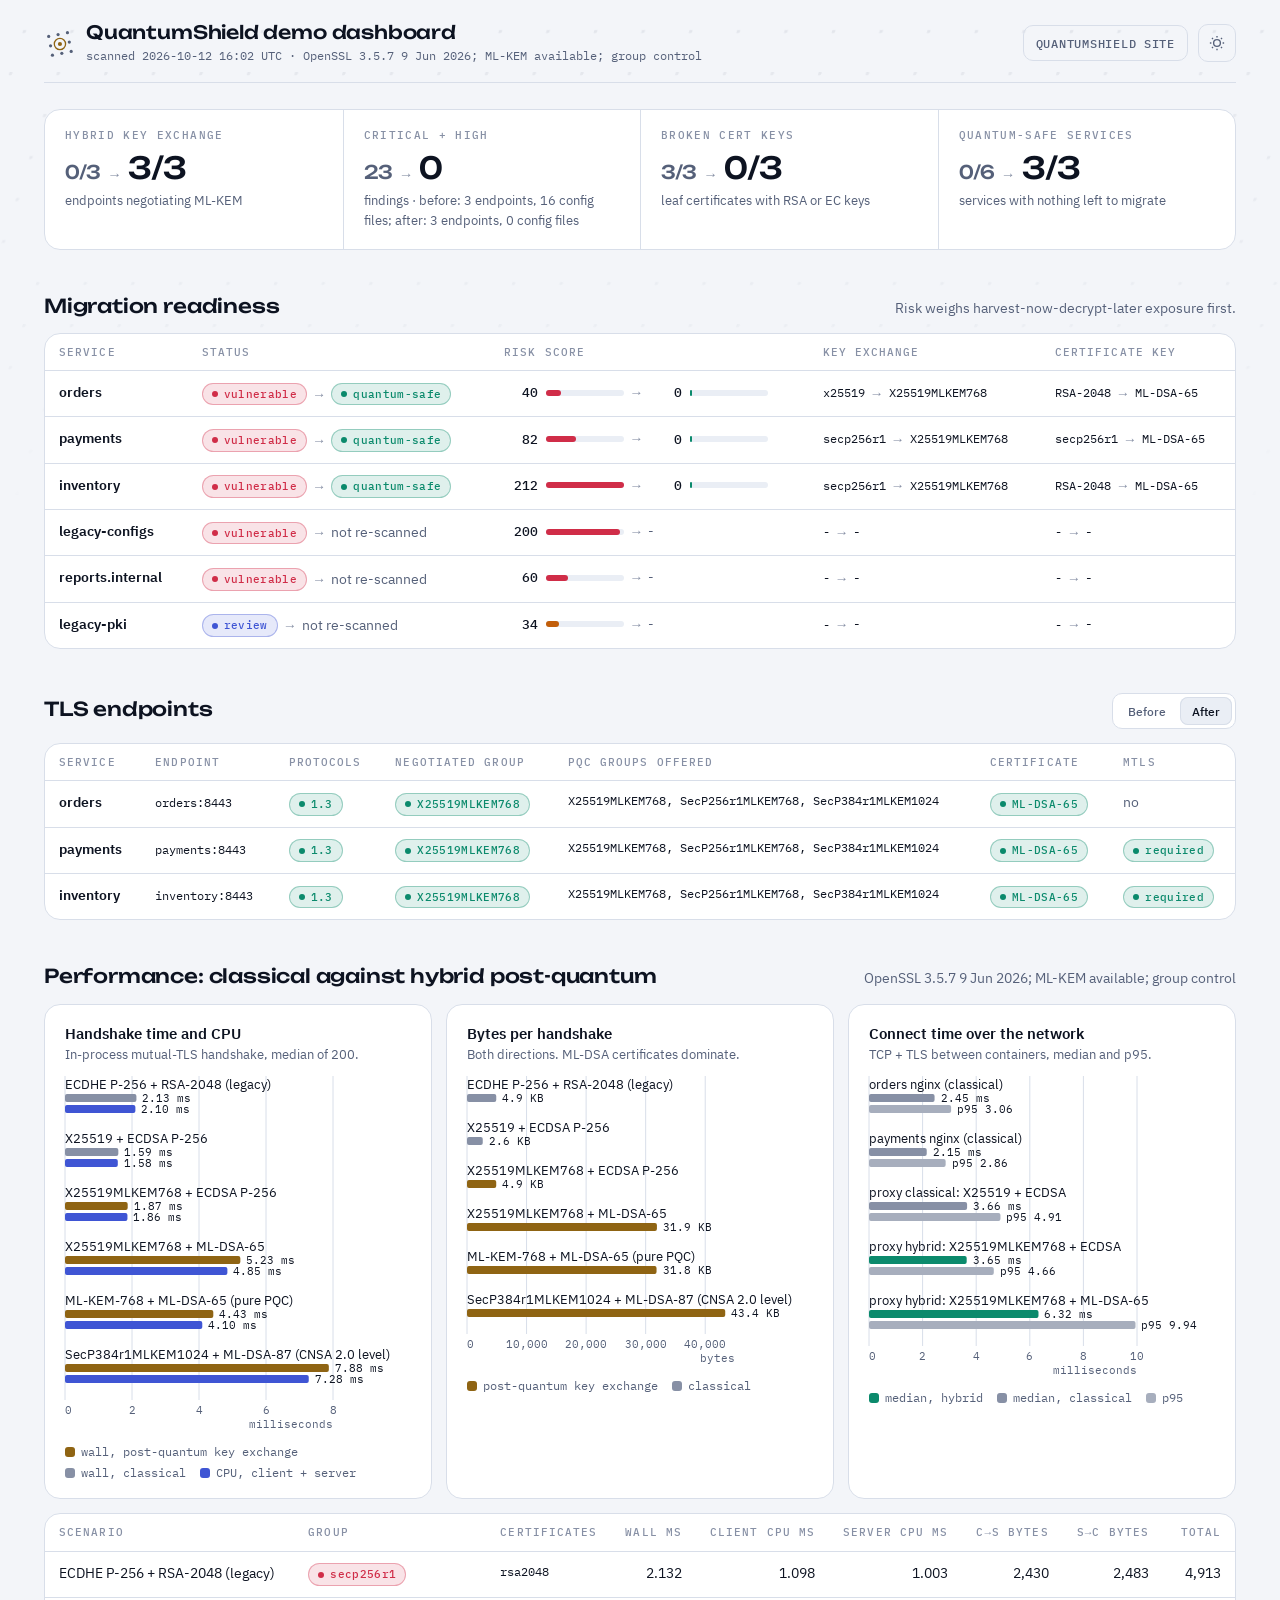
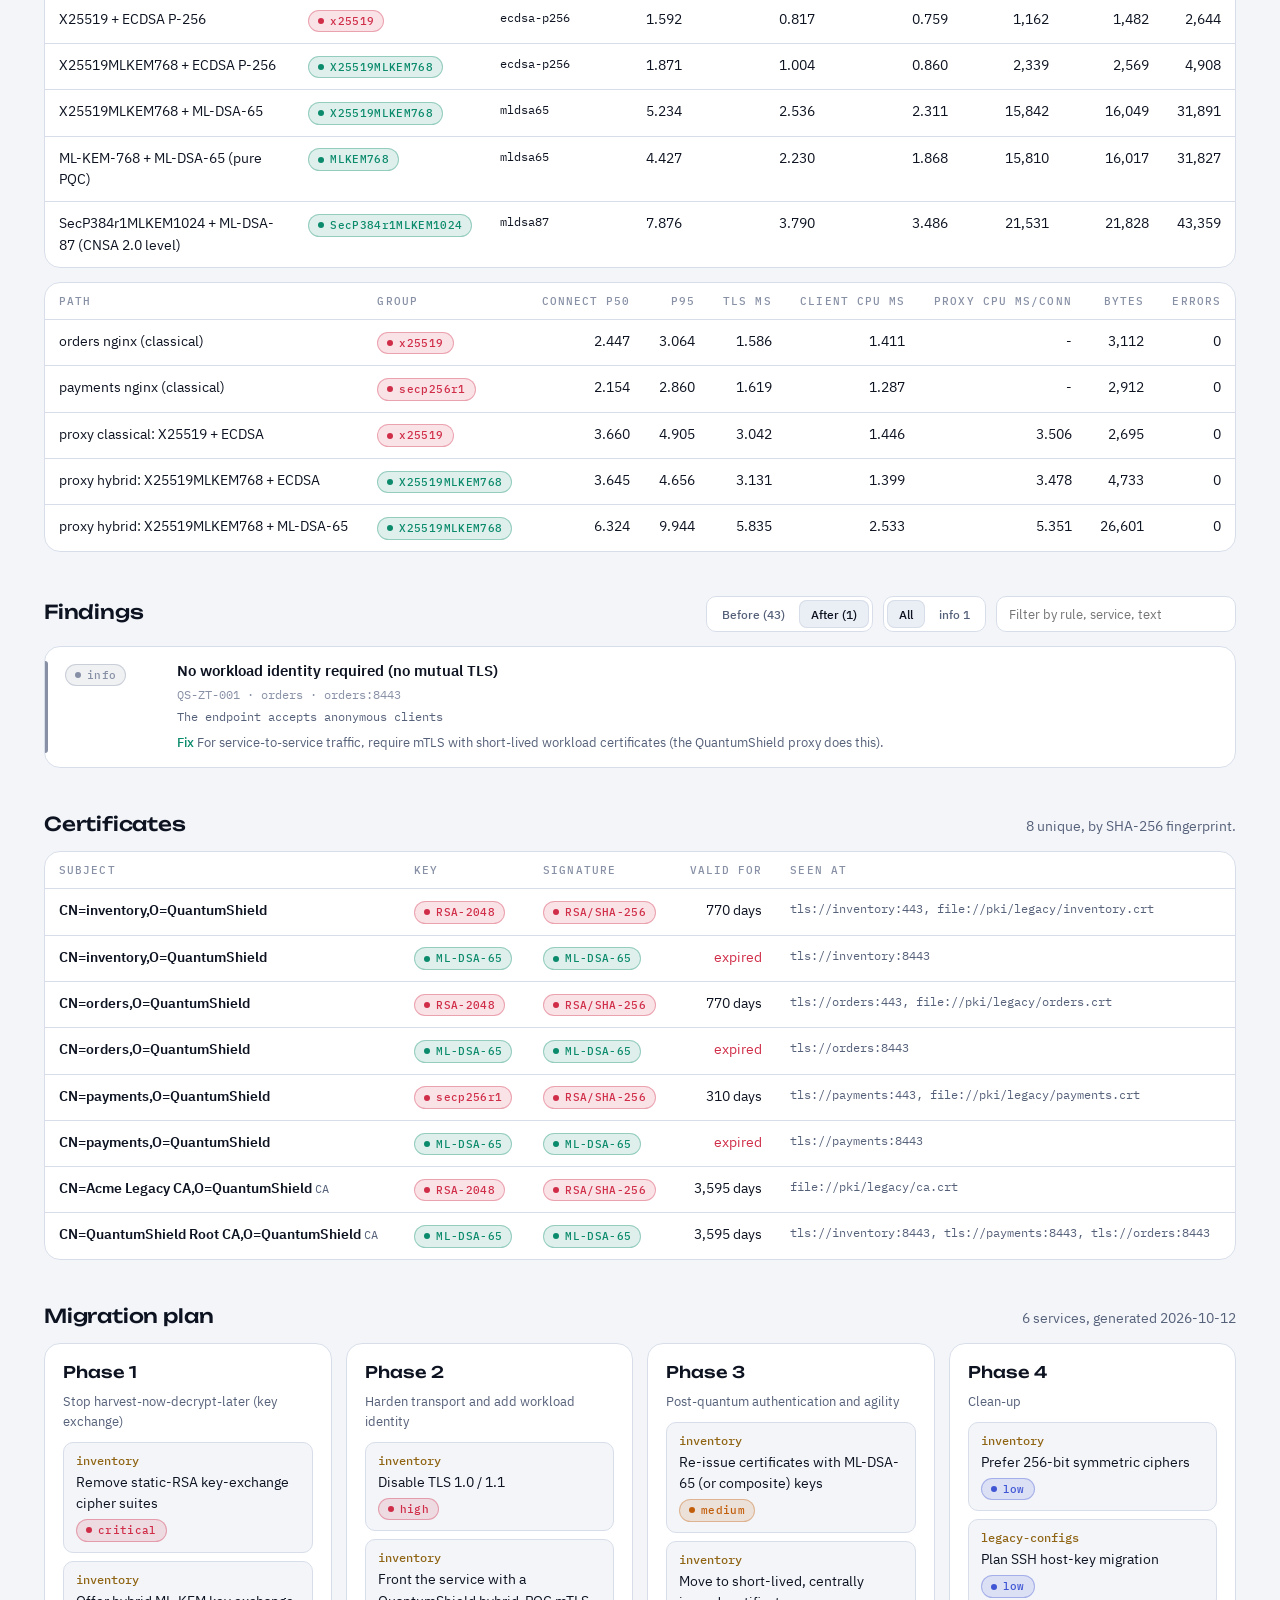
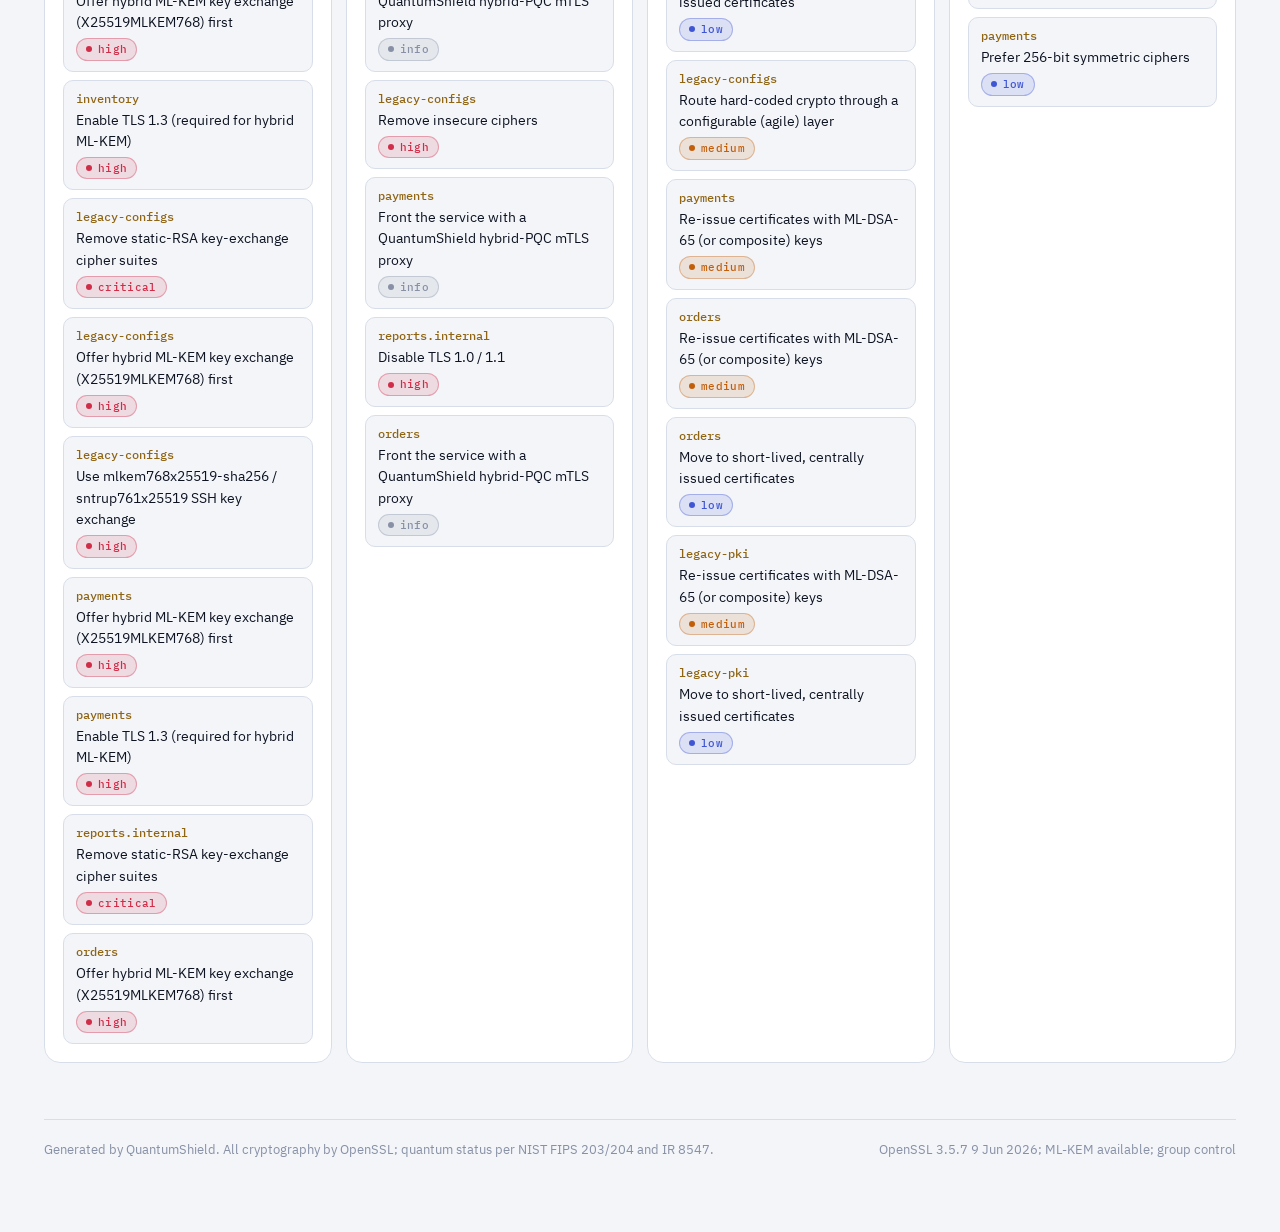
==== commit 61539594: "Run the config analyzer in the browser, with a parity test web/assets/analyzer.js ports the config, " ====
--- a/web/dashboard.html
+++ b/web/dashboard.html
@@ -4,8 +4,8 @@
 <meta charset="utf-8">
 <meta name="viewport" content="width=device-width, initial-scale=1, viewport-fit=cover">
 <title>QuantumShield demo dashboard</title>
-<link rel="icon" href="/assets/favicon.svg" type="image/svg+xml">
-<link rel="stylesheet" href="/assets/tokens.css">
+<link rel="icon" href="assets/favicon.svg" type="image/svg+xml">
+<link rel="stylesheet" href="assets/tokens.css">
 <style>
 /* Instrument read-out over a lattice. Colours mirror web/assets/tokens.css. */
 :root {
@@ -148,7 +148,7 @@
       <div><h1>QuantumShield demo dashboard</h1><p id="meta"></p></div>
     </div>
     <div class="right">
-      <a class="back" href="/">QuantumShield site</a>
+      <a class="back" href="./">QuantumShield site</a>
       <button class="tbtn" id="theme" type="button" aria-label="Switch colour theme">
         <svg viewBox="0 0 24 24" fill="none" stroke="currentColor" stroke-width="1.8" aria-hidden="true"><circle cx="12" cy="12" r="4.5"/><path d="M12 2.5v2M12 19.5v2M2.5 12h2M19.5 12h2M5.3 5.3l1.4 1.4M17.3 17.3l1.4 1.4M5.3 18.7l1.4-1.4M17.3 6.7l1.4-1.4"/></svg>
       </button>
--- a/web/assets/tokens.css
+++ b/web/assets/tokens.css
@@ -0,0 +1,54 @@
+/* QuantumShield design tokens.
+ * Layout concept: an instrument read-out laid over a lattice. Dark-first ("cryostat"),
+ * champagne gold for the brand, semantic colours reserved for quantum status.
+ */
+@font-face { font-family: "Unbounded"; src: url("fonts/unbounded-var.woff2") format("woff2");
+  font-weight: 200 900; font-display: swap; }
+@font-face { font-family: "IBM Plex Sans"; src: url("fonts/plex-sans-400.woff2") format("woff2");
+  font-weight: 400; font-display: swap; }
+@font-face { font-family: "IBM Plex Sans"; src: url("fonts/plex-sans-400i.woff2") format("woff2");
+  font-weight: 400; font-style: italic; font-display: swap; }
+@font-face { font-family: "IBM Plex Sans"; src: url("fonts/plex-sans-500.woff2") format("woff2");
+  font-weight: 500; font-display: swap; }
+@font-face { font-family: "IBM Plex Sans"; src: url("fonts/plex-sans-600.woff2") format("woff2");
+  font-weight: 600; font-display: swap; }
+@font-face { font-family: "IBM Plex Mono"; src: url("fonts/plex-mono-400.woff2") format("woff2");
+  font-weight: 400; font-display: swap; }
+@font-face { font-family: "IBM Plex Mono"; src: url("fonts/plex-mono-500.woff2") format("woff2");
+  font-weight: 500; font-display: swap; }
+
+:root {
+  --bg: #090d16;       /* cryostat vacuum */
+  --bg-2: #0f1522;     /* instrument deck */
+  --bg-3: #161e2f;     /* raised / hover */
+  --line: #222b3e;
+  --ink: #e9edf5;
+  --dim: #8c95ab;
+  --faint: #5a6378;
+  --gold: #e6c27a;     /* brand: gold-plated cryostat stages */
+  --gold-ink: #1a1408;
+  --safe: #5fd8bc;     /* hybrid / quantum-safe */
+  --warn: #ffa04d;     /* partial / medium */
+  --bad: #ff5c72;      /* broken / vulnerable / high */
+  --info: #92a4ff;     /* review / weakened / low */
+  --display: "Unbounded", "Segoe UI", "Helvetica Neue", Arial, sans-serif;
+  --body: "IBM Plex Sans", "Segoe UI", "Helvetica Neue", Arial, sans-serif;
+  --mono: "IBM Plex Mono", ui-monospace, "SFMono-Regular", Menlo, Consolas, monospace;
+  color-scheme: dark;
+}
+@media (prefers-color-scheme: light) {
+  :root:not([data-theme="dark"]) {
+    --bg: #f3f5f9; --bg-2: #ffffff; --bg-3: #eaeef5; --line: #d8dee9;
+    --ink: #0d1321; --dim: #556079; --faint: #8790a5;
+    --gold: #8f6413; --gold-ink: #ffffff;
+    --safe: #0b8a6c; --warn: #c25e0a; --bad: #d02d48; --info: #3f55d4;
+    color-scheme: light;
+  }
+}
+:root[data-theme="light"] {
+  --bg: #f3f5f9; --bg-2: #ffffff; --bg-3: #eaeef5; --line: #d8dee9;
+  --ink: #0d1321; --dim: #556079; --faint: #8790a5;
+  --gold: #8f6413; --gold-ink: #ffffff;
+  --safe: #0b8a6c; --warn: #c25e0a; --bad: #d02d48; --info: #3f55d4;
+  color-scheme: light;
+}
